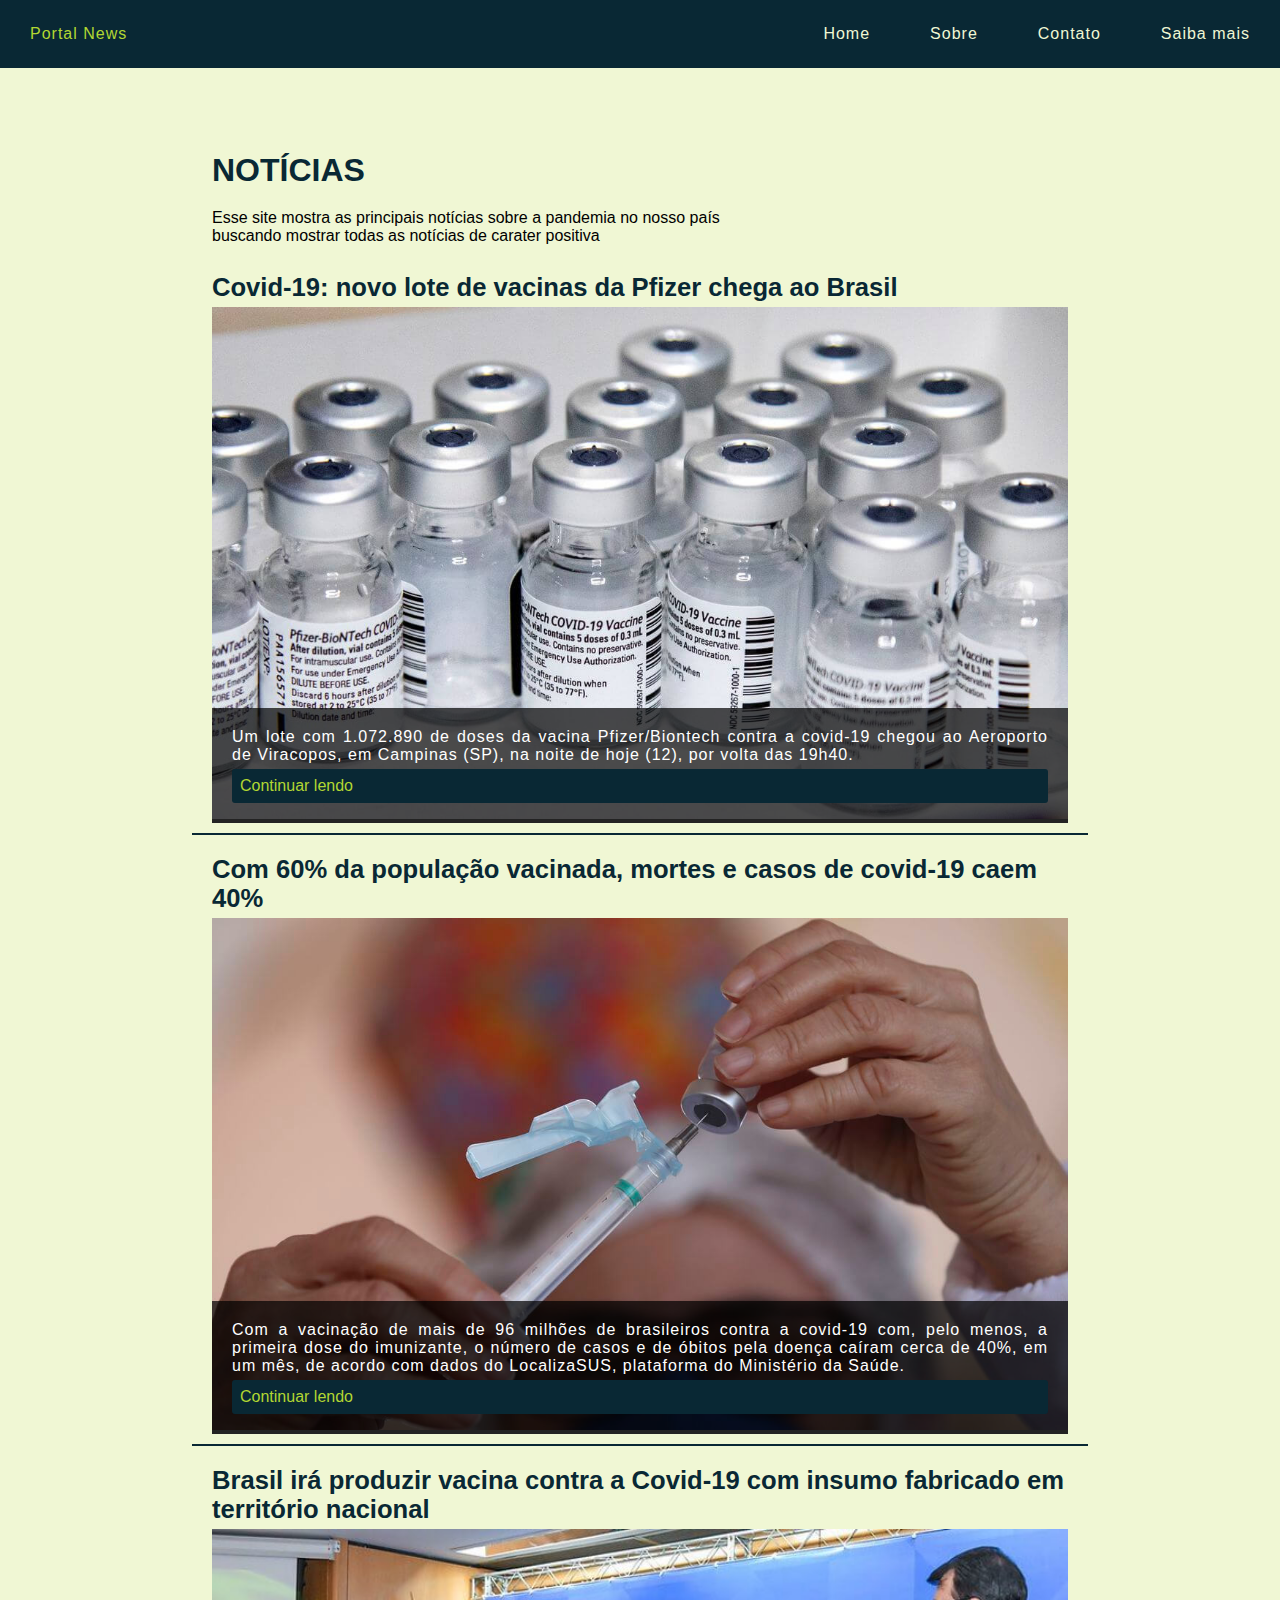
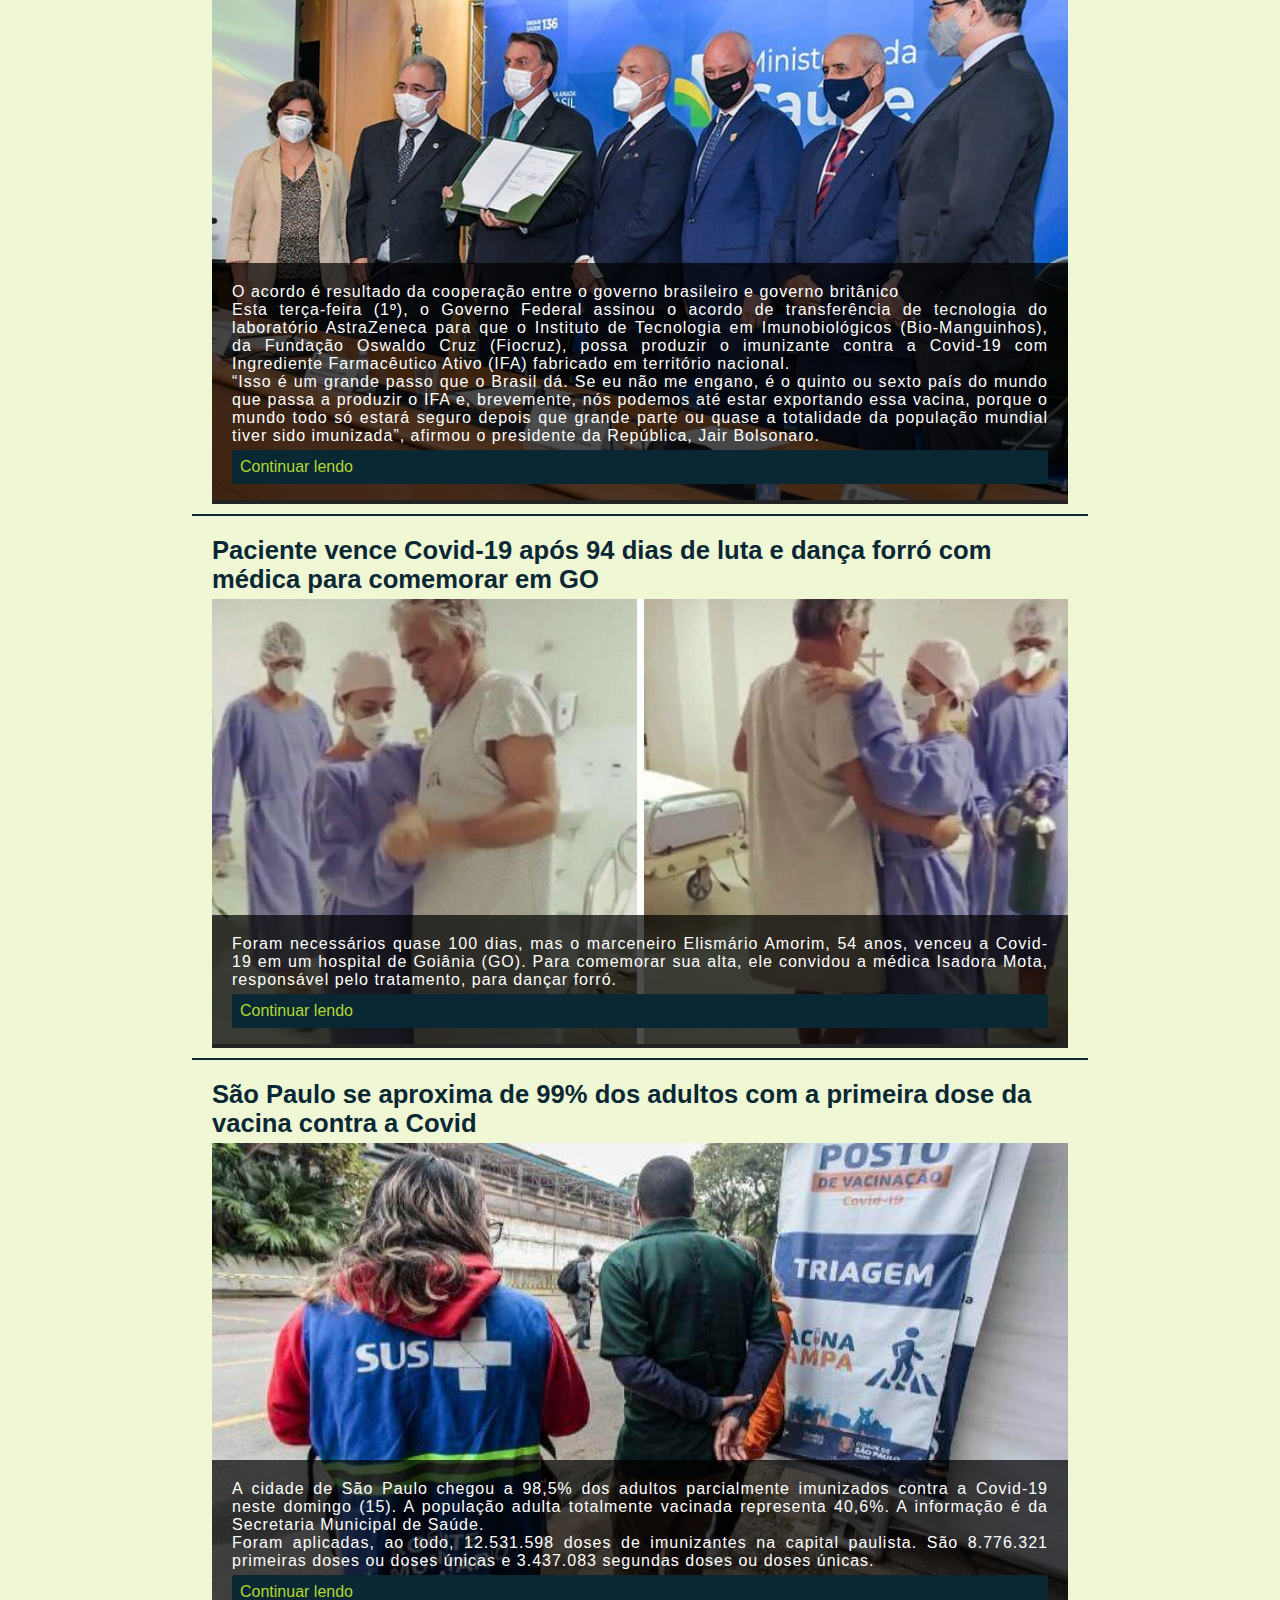
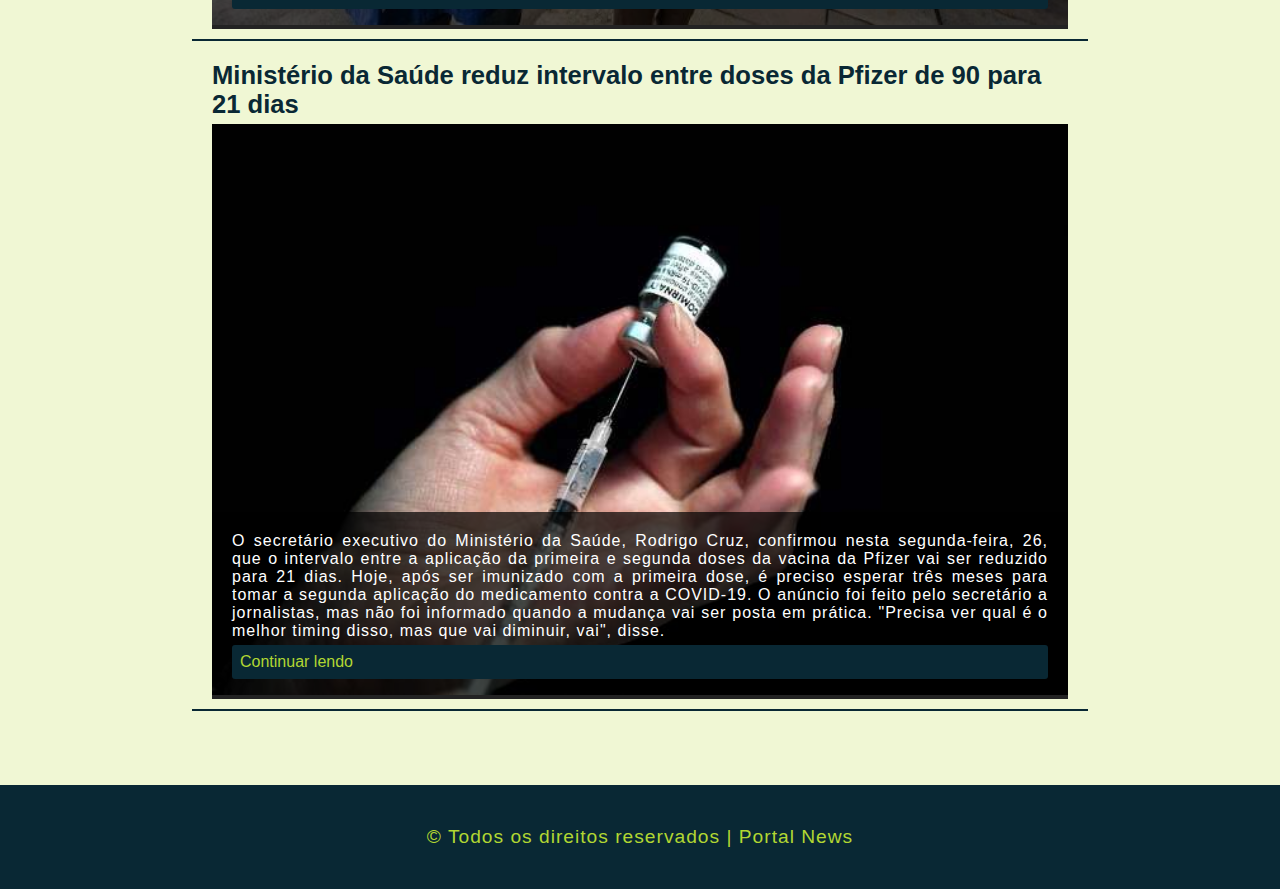
==== index.html @ 523551c7 "adicionei a descrição do atributo alt" ====
<!DOCTYPE html>
<html lang="pt-BR">

<head>
    <meta charset="UTF-8">
    <title>Página inicial - Portal News</title>
    <link rel="apple-touch-icon" sizes="57x57" href="./assets/img/apple-icon-57x57.png">
    <link rel="icon" type="image/png" sizes="192x192" href="./assets/img/android-icon-192x192.png">
    <link rel="icon" type="image/png" sizes="32x32" href="./assets/img/favicon-96x96.png">
    <link rel="stylesheet" href="assets/css/estilo.css">
    <script src="assets/js/expandirNoticia.js"></script>
    <script src="assets/js/fecharNoticia.js"></script>
</head>

<body>
    <!-- navbar -->
    <header>
        <nav class="navbar" id="navbar">
            <a href="index.html" class="margin-right nav-item logo">Portal News</a>
            <a href="index.html" class="nav-item">Home</a>
            <a href="sobre.html" class="nav-item">Sobre</a>
            <a href="contato.html" class="nav-item">Contato</a>
            <a href="saibamais.html" class="nav-item">Saiba mais</a>
            <a href="javascript:void(0);" onclick="toggleSide();" class="sideicon">
                <span>&#9776;</span>
            </a>
            <!-- sidepanel -->
            <div class="sidepanel" id="sidePanel">
                <a href="javascript:void(0);" onclick="closeSide();" class="closebtn">
                    <span>&#9776;</span>
                </a>
                <a href="javascript:void(0)" class="closebtn" onclick="closeSide()"><span>&#9776;</span></a>
                <a href="index.html" class="side-item">Home</a>
                <a href="sobre.html" class="side-item">Sobre</a>
                <a href="contato.html" class="side-item">Contato</a>
                <a href="saibamais.html" class="side-item">Saiba mais</a>
            </div>
            <!-- fim sidepanel -->
        </nav>
    </header>
    <!-- fim navbar -->
    <!-- main -->
    <main class="container">
        <!-- noticias-->
        <article class="noticias">
            <div class="row">
                <div class="col-12">
                    <header id="header-news-main">
                        <h1>Notícias</h1>
                        <p>Esse site mostra as principais notícias sobre a pandemia no nosso país</p>
                        <p>buscando mostrar todas as notícias de carater positiva</p><br>
                    </header>
                </div>
            </div>
            <!-- noticia 1-->
            <div class="row">
                <div class="col-12">
                    <article class="noticia1">
                        <h2>Covid-19: novo lote de vacinas da Pfizer chega ao Brasil</h2>
                        <div class="box-text-img">
                            <img src="assets/img/noticia1.jpg" class="news-img-responsive"
                                alt="imagem mostra varios frascos de  pfizer contra a covid, os frascos estão em cima de um balcão branco.">
                            <div class="text-img-news">
                                <p>Um lote com 1.072.890 de doses da vacina Pfizer/Biontech contra a covid-19 chegou
                                    ao
                                    Aeroporto de
                                    Viracopos, em Campinas (SP), na noite de hoje (12), por volta das 19h40.</p>
                                <a href="#" class="links" id="link1" onclick="mostrarNoticia1()">Continuar
                                    lendo</a>
                            </div>
                        </div>
                        <div id="corpoNoticia1">
                            <p>Além dessa remessa, mais 3,2 milhões de doses do imunizante da farmacêutica foram
                                entregues
                                nesta
                                semana, entre domingo (8) e ontem (11), ao Ministério da Saúde. Segundo a pasta, as
                                novas
                                doses
                                serão distribuídas nos próximos dias para todo o país depois de reunião para
                                alinhamento da
                                estratégia de distribuição entre União, estados e municípios.</p>
                            <p>Com este lote, a Pfizer entregou um total de 40,4 milhões de doses ao governo
                                brasileiro.
                                Faltam
                                7,5 milhões, das 17,6 milhões de doses previstas para entrega entre os dias 3 e 22
                                de
                                agosto.
                            </p>
                            <p>Entre o final de agosto e setembro, há a previsão da chegada de quase 52,4 milhões de
                                doses –
                                que
                                fazem parte do primeiro acordo firmado no dia 19 de março e que contempla a
                                disponibilização
                                de
                                100 milhões de vacinas até o final do terceiro trimestre de 2021.</p>
                            <p>O segundo contrato, assinado em 14 de maio, prevê a entrega de mais 100 milhões de
                                doses
                                entre
                                outubro e dezembro. Ao longo do ano, a farmacêutica fornecerá um total de 200
                                milhões de
                                doses
                                de vacina ao Brasil.</p>
                            <a href="#" class="links" id="fechar1" onclick="fechar1()">Fechar notícia</a>
                        </div>
                    </article>
                    <hr>
                </div>
            </div>
            <!-- fim noticia 1-->
            <!-- noticia 2-->
            <div class="row">
                <div class="col-12">
                    <article class="noticia2">
                        <h2>Com 60% da população vacinada, mortes e casos de covid-19 caem 40%</h2>
                        <div class="box-text-img">
                            <img src="assets/img/noticia2.jpg"
                                alt="imagem mostra uma enfermeira retirando a vacina com a seringa do frasco, o rosto esta desfocado, focando apenas nas mãos, a seringa e o frasco."
                                class="news-img-responsive">
                            <div class="text-img-news">
                                <p>Com a vacinação de mais de 96 milhões de brasileiros contra a covid-19 com, pelo
                                    menos, a
                                    primeira
                                    dose do imunizante, o número de casos e de óbitos pela doença caíram cerca de
                                    40%, em um mês, de
                                    acordo com dados do LocalizaSUS, plataforma do Ministério da Saúde.</p>
                                <a href="#" class="links" id="link2" onclick="mostrarNoticia2()">Continuar
                                    lendo</a>
                            </div>
                        </div>
                        <div id="corpoNoticia2">
                            <p>Os números consideram a média móvel de casos e mortes de 25 de junho a 25 de julho
                                deste ano.
                                No
                                caso das mortes, a queda é de 42%: passou de uma média móvel de 1,92 mil para 1,17
                                mil, no
                                período. O número de casos caiu para 42,77 mil na média móvel de domingo (25), o que
                                representa
                                redução de 40% em relação ao dia 25 de junho, segundo o Ministério da Saúde.</p>
                            <p>O Brasil ultrapassou a marca de 60% da população vacinada com, pelo menos, uma dose
                                de vacina
                                contra a covid-19. Nessa situação já são mais de 96,3 milhões de brasileiros, dos
                                160
                                milhões
                                com mais de 18 anos. Apesar da boa marca de primeira dose, segundo dados do
                                vacinômetro do
                                Ministério da Saúde, o número de pessoas com ciclo de imunização completo, ou seja,
                                que
                                tomaram
                                duas doses da vacina ou a dose única é de 37,9 milhões de pessoas. Para que as
                                vacinas sejam
                                de
                                fato eficazes, as autoridades de saúde alertam que é necessário que as pessoas tomem
                                as duas
                                doses. "A medida reforça o sistema imunológico e reduz as chances de infecção grave,
                                gravíssima
                                e, principalmente, óbitos em decorrência da covid-19", destaca o Ministério.</p>
                            <a href="#" class="links" id="fechar2" onclick="fechar2()">Fechar</a>
                        </div>
                    </article>
                    <hr>
                </div>
            </div>
            <!-- fim noticia 2-->
            <!-- noticia 3-->
            <div class="row">
                <div class="col-12">
                    <article class="noticia3">
                        <h2>Brasil irá produzir vacina contra a Covid-19 com insumo fabricado em território nacional
                        </h2>
                        <div class="box-text-img">
                            <img src="assets/img/noticia3.jpeg"
                                alt="imagem mostra presidente bolsonaro com mais 6 pessoas, na mão do presidente mostra folhas ,todos usam mascára, atrás deles tem um banner do ministerio da saúde."
                                class="news-img-responsive">
                            <div class="text-img-news">
                                <p>O acordo é resultado da cooperação entre o governo brasileiro e governo britânico
                                </p>
                                <p>Esta terça-feira (1º), o Governo Federal assinou o acordo de transferência de
                                    tecnologia do
                                    laboratório AstraZeneca para que o Instituto de Tecnologia em Imunobiológicos
                                    (Bio-Manguinhos),
                                    da Fundação Oswaldo Cruz (Fiocruz), possa produzir o imunizante contra a
                                    Covid-19 com
                                    Ingrediente Farmacêutico Ativo (IFA) fabricado em território nacional.</p>
                                <p>“Isso é um grande passo que o Brasil dá. Se eu não me engano, é o quinto ou sexto
                                    país do mundo
                                    que passa a produzir o IFA e, brevemente, nós podemos até estar exportando essa
                                    vacina, porque o
                                    mundo todo só estará seguro depois que grande parte ou quase a totalidade da
                                    população mundial
                                    tiver sido imunizada”, afirmou o presidente da República, Jair Bolsonaro.</p>
                                <a href="#" class="links" id="link3" onclick="mostrarNoticia3()">Continuar
                                    lendo</a>
                            </div>
                        </div>
                        <div id="corpoNoticia3">
                            <p>As instalações do laboratório receberam as Condições Técnico-Operacionais (CTO),
                                concedidas
                                pela Agência Nacional de Vigilância em Saúde (Anvisa), bem como o certificado de
                                Boas
                                Práticas de Fabricação (CBPF) para a produção do IFA. A transferência de tecnologia
                                com essa
                                complexidade costuma levar de cinco a dez anos. A pandemia, entretanto, exigiu que o
                                acordo
                                ocorresse em tempo recorde, inferior a um ano.</p>
                            <p>A Fiocruz passará a produzir o insumo em suas instalações, sem depender de produtos
                                vindos do
                                exterior, como o IFA oriundo da China ou doses prontas compradas da Índia. A
                                expectativa é
                                que as primeiras doses 100% nacionais sejam entregues em outubro. As instalações têm
                                a
                                capacidade inicial de produção de IFA para cerca de 15 milhões de doses de vacinas.
                            </p>
                            <p>Confira o vídeo da matéria: </p>
                            <div class="box-video-news">
                                <iframe style="padding-top: 2%;" src="https://www.youtube.com/embed/RsmMQnvervQ"
                                    title="YouTube video player" frameborder="0"
                                    allow="accelerometer; autoplay; clipboard-write; encrypted-media; gyroscope; picture-in-picture"
                                    allowfullscreen class="iframe-responsive-news"></iframe>

                            </div>
                            <p>Fonte: Foto do canal Casa Civil da Presidência da República</p>
                            <p>Fonte: Casa Civil da Presidência da República</p>
                            <a href="#" class="links" id="fechar3" onclick="fechar3()">Fechar notícia</a>
                        </div>
                    </article>
                    <hr>
                </div>
            </div>
            <!-- fim noticia 3-->
            <!-- noticia 4-->
            <div class="row">
                <div class="col-12">
                    <article class="noticia4">
                        <h2>Paciente vence Covid-19 após 94 dias de luta e dança forró com médica para comemorar em
                            GO</h2>
                        <div class="box-text-img">
                            <img src="assets/img/noticia4.jpg" alt="Paciente vence Covid-19 após 94 dias de luta e dança forró com médica para comemorar em
                                GO" class="news-img-responsive">
                            <div class="text-img-news">
                                <p>Foram necessários quase 100 dias, mas o marceneiro Elismário Amorim, 54 anos,
                                    venceu
                                    a Covid-19
                                    em um hospital de Goiânia (GO). Para comemorar sua alta, ele convidou a médica
                                    Isadora Mota,
                                    responsável pelo tratamento, para dançar forró.</p>
                                <a href="#" class="links" id="link4" onclick="mostrarNoticia4()">Continuar
                                    lendo</a>
                            </div>
                        </div>
                        <div id="corpoNoticia4">
                            <p>Semanas antes, no estágio mais avançado e crítico da doença, Elismário chegou
                                a
                                ter 99% dos
                                pulmões comprometidos.</p>
                            <p>“O afeto faz parte da cura, faz parte da relação humana e também dessa
                                relação
                                entre
                                profissional de saúde e paciente. O momento da dança com o Elismário foi
                                algo
                                extremamente
                                gratificante e motiva a gente a continuar cuidando dos pacientes com muito
                                zelo
                                e amor”,
                                disse a médica Isadora Mota.</p>
                            <p>“Eu passei por um dos momentos mais difíceis da minha vida, onde 99% do meu
                                pulmão foi
                                comprometido. Quero agradecer à doutora Isadora, minha família e a todos que
                                se
                                empenharam
                                no hospital para me ajudar com muito carinho e dedicação”, disse.</p>
                            <a href="#" class="links" id="fechar4" onclick="fechar4()">Fechar notícia</a>
                        </div>
                    </article>
                    <hr>
                </div>
            </div>
            <!-- fim noticia 4-->
            <!-- noticia 5-->
            <div class="row">
                <div class="col-12">
                    <article class="noticia5">
                        <h2>São Paulo se aproxima de 99% dos adultos com a primeira dose da vacina contra a Covid
                        </h2>
                        <div class="box-text-img">
                            <img src="assets/img/noticia5.jpg"
                                alt="São Paulo se aproxima de 99% dos adultos com a primeira dose da vacina contra a Covid"
                                class="news-img-responsive">
                            <div class="text-img-news">
                                <p>A cidade de São Paulo chegou a 98,5% dos adultos parcialmente imunizados contra a
                                    Covid-19 neste
                                    domingo (15). A população adulta totalmente vacinada representa 40,6%. A
                                    informação é da
                                    Secretaria Municipal de Saúde.</p>
                                <p>Foram aplicadas, ao todo, 12.531.598 doses de imunizantes na capital paulista.
                                    São 8.776.321
                                    primeiras doses ou doses únicas e 3.437.083 segundas doses ou doses únicas.</p>
                                <a href="#" class="links" id="link5" onclick="mostrarNoticia5()">Continuar
                                    lendo</a>
                            </div>
                        </div>
                        <div id="corpoNoticia5">
                            <p>O número foi alcançado após a Virada da Vacina, evento organizado pela Prefeitura de
                                São
                                Paulo, que imunizou jovens de 18 a 21 anos em uma maratona de 34 horas de serviço.
                            </p>
                            <p>Das 7 horas de sábado (14) até as 17 horas desde domingo (15), foram aplicadas
                                471.431 doses
                                de imunizantes contra o coronavírus. Outras 32 mil doses ainda não foram
                                contabilizadas, e
                                só devem constar no sistema nesta segunda-feira (16).</p>
                            <p>Confira o vídeo da matéria: </p>
                            <div class="box-video-news">
                                <iframe style="padding-top: 2%;" src="https://www.youtube.com/embed/NyzHn3EcE_k"
                                    title="YouTube video player" frameborder="0"
                                    allow="accelerometer; autoplay; clipboard-write; encrypted-media; gyroscope; picture-in-picture"
                                    allowfullscreen class="iframe-responsive-news"></iframe>

                            </div>
                            <p>Fonte: portalbonde</p>
                            <p>Fonte: CNN Brasil</p>
                            <a href="#" class="links" id="fechar5" onclick="fechar5()">Fechar notícia</a>
                        </div>
                    </article>
                    <hr>
                </div>
            </div>
            <!-- fim noticia 5-->
            <!-- noticia 6-->
            <div class="row">
                <div class="col-12">
                    <article class="noticia6">
                        <h2>Ministério da Saúde reduz intervalo entre doses da Pfizer de 90 para 21 dias</h2>
                        <div class="box-text-img">
                            <img src="assets/img/noticia6.jpg"
                                alt="Ministério da Saúde reduz intervalo entre doses da Pfizer de 90 para 21 dias"
                                class="news-img-responsive">
                            <div class="text-img-news">
                                <p>O secretário executivo do Ministério da Saúde, Rodrigo Cruz, confirmou nesta
                                    segunda-feira, 26,
                                    que o intervalo entre a aplicação da primeira e segunda doses da vacina da
                                    Pfizer vai ser
                                    reduzido para 21 dias. Hoje, após ser imunizado com a primeira dose, é preciso
                                    esperar três
                                    meses para tomar a segunda aplicação do medicamento contra a COVID-19. O anúncio
                                    foi feito pelo
                                    secretário a jornalistas, mas não foi informado quando a mudança vai ser posta
                                    em prática.
                                    "Precisa ver qual é o melhor timing disso, mas que vai diminuir, vai", disse.
                                </p>
                                <a href="#" class="links" id="link6" onclick="mostrarNoticia6()">Continuar
                                    lendo</a>
                            </div>
                        </div>
                        <div id="corpoNoticia6">
                            <p>Apesar de dar como certa a redução do intervalo, Cruz afirmou que vai aguardar para
                                saber
                                quantas doses o Brasil receberá da vacina em agosto. "Vamos conversar com o
                                laboratório para
                                ver qual o cenário do próximo mês de entrega das doses. Além da questão da epidemia,
                                precisamos verificar o cenário de abastecimento", declarou.</p>
                            <p>"A gente está só vendo com Conass (Conselho de Secretários Estaduais de Saúde) e
                                Conasems
                                (Conselho de Secretários Municipais de Saúde), na tripartite, para gente ver qual é
                                a melhor
                                data para diminuir o prazo de 3 meses para 21 dias. Então, encurtando o prazo
                                ficando o
                                mínimo pontuado pela Pfizer", falou o secretário-executivo.</p>
                            <a href="#" class="links" id="fechar6" onclick="fechar6()">Fechar notícia</a>
                        </div>
                    </article>
                    <hr>
                </div>
            </div>
            <!-- fim noticia 6-->
        </article>
        <!-- noticias -->
    </main>
    <!-- fim main -->
    <footer>
        <div class="row">
            <div class="col-12">
                <p>&copy; Todos os direitos reservados | Portal News</p>
            </div>
        </div>
    </footer>
    <script src="./assets/js/app.js"></script>
</body>

</html>
---- assets/css/estilo.css ----
/** portal-news stylesheet **/
*{
    box-sizing: border-box;
    margin: 0;
    padding: 0;
    font-size: 16px;
    font-family: 'Trebuchet MS', 'Lucida Sans Unicode', 'Lucida Grande', 'Lucida Sans', Arial, sans-serif;
}
.container {
    position: relative;
    overflow: hidden;
    width: 100%;
    height: auto;
    background-color: #F0F7D4;
    padding: 5% 15%;
}
.row::after {
    content: "";
    clear: both;
    display: table;
}
.col-12 {
    width: 100%;
}
.col-9 {
    width: 75%;
}
.col-4 {
    width: 33.33%;
    float: left;
}
.col-6 {
    width: 50%;
    float: left;
}
.navbar {
    width: 100%;
    display: flex;
    flex-direction: row;
    align-items: center;
    background-color: #092834;
    letter-spacing: 1px;
    border-style: none;
}
.navbar .margin-right {
    margin-right: auto;
}
.navbar .nav-item,
.navbar .nav-item:visited,
.navbar .nav-item:focus {
    color: #F0F7D4;
    text-decoration: none;
    padding: 25px 30px;
    font-weight: 500;
}
.navbar .nav-item.logo:hover,
.navbar .nav-item:hover,
.navbar .nav-item:focus {
    color: #B2D732;
}
.sidepanel {
    height: 100vh; 
    position: fixed; 
    z-index: 1; 
    top: 0;
    left: -460px;
    border:1px solid #092834;
    background-color: #092834;
    overflow: hidden; 
    padding-top: 60px; 
    transition: 0.6s ease;
}
.sidepanel .side-item {
    display: block;
    -webkit-transition: 0.6s ease;
    -moz-transition: 0.6s ease;
    -o-transition: 0.6s ease;
    transition: 0.6s ease;
    text-decoration: none;
    color: #f1f1f1;
    font-size: 15px;
    letter-spacing: 1px;
    padding: 5px 40px 5px 30px;
    line-height: 30px;
    position: relative;
}
.sidepanel .side-item:hover {
    color: #b2d732;
}
.sidepanel .closebtn {
    position: absolute;
    text-decoration: none;
    top: 0;
    right: 25px;
    font-size: 36px;
    color: #b2d732;
}
.content {
    width: 100%;
    height: auto;
}
/** Home **/
.noticias #header-news-main h1 {
    text-transform: uppercase;
    font-size: 2rem;
    font-weight: 900;
    color: #092834;
    margin: 20px;
}
.noticias #header-news-main p {
    margin: 0 20px;
    font-size: 1rem;
}
.noticia1 h2,
.noticia2 h2,
.noticia3 h2,
.noticia4 h2,
.noticia5 h2,
.noticia6 h2 {
    margin: 10px 20px 5px 20px;
    font-size: 1.6rem;
    color: #092834;
}
.noticias .noticia1 .box-text-img,
.noticias .noticia2 .box-text-img,
.noticias .noticia3 .box-text-img,
.noticias .noticia4 .box-text-img,
.noticias .noticia5 .box-text-img,
.noticias .noticia6 .box-text-img {
    background-color: #777;
    margin: 0 20px;
    position: relative;
    width: auto;
}
.noticia1 .text-img-news,
.noticia2 .text-img-news,
.noticia3 .text-img-news,
.noticia4 .text-img-news,
.noticia5 .text-img-news,
.noticia6 .text-img-news {
    position: absolute;
    bottom: 0;
    padding: 20px;
    background-color: rgba(0, 0, 0, 0.7);
    width: 100%;
}
.text-img-news p {
    font-size: 1rem;
    color: #fff;
    text-align: justify;
    letter-spacing: 1px;
}
.box-text-img .news-img-responsive {
    width: 100%;
    height: auto;
}
.noticias .noticia1 .links,
.noticias .noticia2 .links,
.noticias .noticia3 .links,
.noticias .noticia4 .links,
.noticias .noticia5 .links,
.noticias .noticia6 .links  {
    background-color: rgb(9, 40, 52);
    border-style: none;
    border-radius: 3px;
    color: #b2d732;
    display: block;
    padding: 8px 8px; 
    cursor: pointer;
    margin-top: 5px;
    text-decoration: none;
}
#corpoNoticia1,
#corpoNoticia2,
#corpoNoticia3,
#corpoNoticia4,
#corpoNoticia5,
#corpoNoticia6 {
    display: none;
    margin: 10px 20px;
    border: 1px solid rgba(9, 40, 52, 0.2);
}
#corpoNoticia1 > p, 
#corpoNoticia2 > p,
#corpoNoticia3 > p,
#corpoNoticia4 > p,
#corpoNoticia5 > p,
#corpoNoticia6 > p {
    text-indent: 30px;
    text-align: justify;
    margin: 10px;
}
.box-video-news {
    position: relative;
    overflow: hidden;
    width: 100%;
    padding-top: 56.25%;
}
.iframe-responsive-news {
    position: absolute;
    top: 0;
    left: 0;
    right: 0;
    bottom: 0;
    width: 100%;
    height: 100%;
}
/** Contato **/
.boxform {
    display: flex;
    justify-content: center;
}
.contato-form {
    background-color: white;
    padding: 1rem;
    border-radius: 4px;
    box-shadow: 0 4px 8px rgba(0, 0, 0, 0.2);
    transition: 0.6s;
}
.contato-form:hover {
    box-shadow: 0 6px 20px rgba(0, 0, 0, 0.19);
}
.contato-form .title-contato {
    padding: 10px;
    text-align: center;
    margin-bottom: 12px;
    font-size: 1.8rem;
}
.title-contato, .label {
    color: #092834;
    font-weight: 300;
    font-size: 0.9rem;
}
.form-input, textarea {
    width: 100%;
    box-sizing: border-box;
    padding: 9px;
    border: 1px solid #ccc;
    border-radius: 4px;
    margin-top: 4px;
    margin-bottom: 12px;
    resize: vertical;
}
.btn-send {
    border: none;
    display: block;
    width: 100%;
    background-color: #092834;
    padding: 12px;
    margin: 10px 0;
    border-radius: 4px;
    font-size: 0.9rem;
    font-weight: 300;
    letter-spacing: 1px;
    color: white;
    text-align: center;
    cursor: pointer;
}
.btn-send:hover {
    color: #B2D732;
    background-color: #0B2F3D;
}
.navbar .sideicon {
    display: none;
    color: #F0F7D4;
    text-decoration: none;
    padding: 20px 30px;
    font-weight: 500;
}
/** Sobre **/
.title-sobre h1 {
    font-size: 1.8rem;
    color: #0B2F3D;
    margin: 20px 0;
    text-align: left;
}
.title-sobre p {
    margin: 20px 0;
    text-align: left;
    letter-spacing: 1px;
    font-size: 1rem;
}
.container-sobre {
    display: flex;
    flex-direction: row;
}
.card-sobre {
    margin: 5px;
    box-shadow: 0 4px 8px 0 rgba(0, 0, 0, 0.2);
    background-color: white;
    border: 1px solid #f1f1f1;
    transition: 0.3s;
}
.card-sobre:hover {
    box-shadow: 0 8px 16px 0 rgba(0, 0, 0, 0.2);
}
.resposive-img-sobre {
    width: 100%;
    height: auto;
}
.box-img-sobre {
    margin: 0 8px;
}
.box-img-sobre > p {
    text-align: justify;
    margin: 10px 0;
}
.box-img-sobre > h2 {
    color: #0B2F3D;
    font-size: 1.5rem;
    margin: 5px 0;
}
.box-img-sobre .btn-sobre,
.box-img-sobre .btn-sobre:focus {
    text-decoration: none;
    text-align: center;
    padding: 10px;
    background-color: #0a66c2;
    color: #f1f1f1;
    display: block;
    letter-spacing: 1px;
    width: 100%;
    
}
.box-img-sobre .btn-sobre:hover{
    background-color: #0959aa;
    transition: 0.6s ease;
    color: white;
}
/** Saiba mais **/
.header-saibamais h1 {
    font-size: 1.8rem;
    font-weight: 900;
    color: #092834;
    margin: 0 0 20px 0;
}
.header-saibamais p {
   font-size: 1rem;
}
.boxtable {
  background-color: white;
}
#tableSaibaMais {
    overflow-x: auto;
}
table {
    margin-top: 20px;
    border-collapse: collapse;
    width: 100%;
}
td, th {
    border: 1px solid #0B2F3D;
    text-align: left;
    padding: 8px;
}
tr:nth-child(even) {background-color: #B2D732;}
table td a,
table td a:visited, 
table td a:focus {text-decoration: none; color: blue;}
table td a:hover {text-decoration: underline;}
th {background-color: #092834; color:#b2d732;}
hr {
    margin-top: 10px;
    margin-bottom: 10px;
    border: 1px solid #092834;
}
footer {
    display: flex;
    flex-direction: row;
    justify-content: center;
    align-items: center;
    border:1px solid #092834;
    background-color: #092834;
    width: 100%;
    padding: 20px;
}
footer p {
    font-size: 1.2rem;
    padding: 10px;
    margin: 10px;
    color: #b2d732;
    letter-spacing: 1px;
}

/** html responsive **/
/** navbar e sidepanel **/
@media screen and (max-width: 768px) {
    .navbar .nav-item:not(.margin-right.nav-item.logo) {
        display: none;
    }
    .navbar .sideicon {
        display: block;
        position: absolute;
        right: 0;
    }
    .navbar .sideicon:hover {
        color: #B2D732;
    }  
}
/** footer **/
@media screen and (max-width: 575px) {
    footer p {
        font-size: 1rem;
        padding: 8px;
        margin: 8px;
    }
}
/** Home **/
@media screen and (max-width: 992px) {
    .noticia1 .text-img-news, 
    .noticia2 .text-img-news, 
    .noticia3 .text-img-news, 
    .noticia4 .text-img-news, 
    .noticia5 .text-img-news, 
    .noticia6 .text-img-news {padding: 8px;}
    .text-img-news p {font-size: 0.9rem;}
}
@media screen and (max-width:600px){
    .text-img-news p {font-size: 0.8rem;}
    .noticia1 h2, .noticia2 h2, .noticia3 h2, 
    .noticia4 h2, .noticia5 h2, .noticia6 h2 {font-size: 1.5rem;}
}

/** Sobre nós **/
@media screen and (max-width: 992px) {
    .container {padding: 5% 10%;}
}
@media screen and (max-width: 768px) {
    .container {padding: 5% 7%;}
}
@media screen and (max-width: 700px) {
    .col-6 {width: 100%}
}
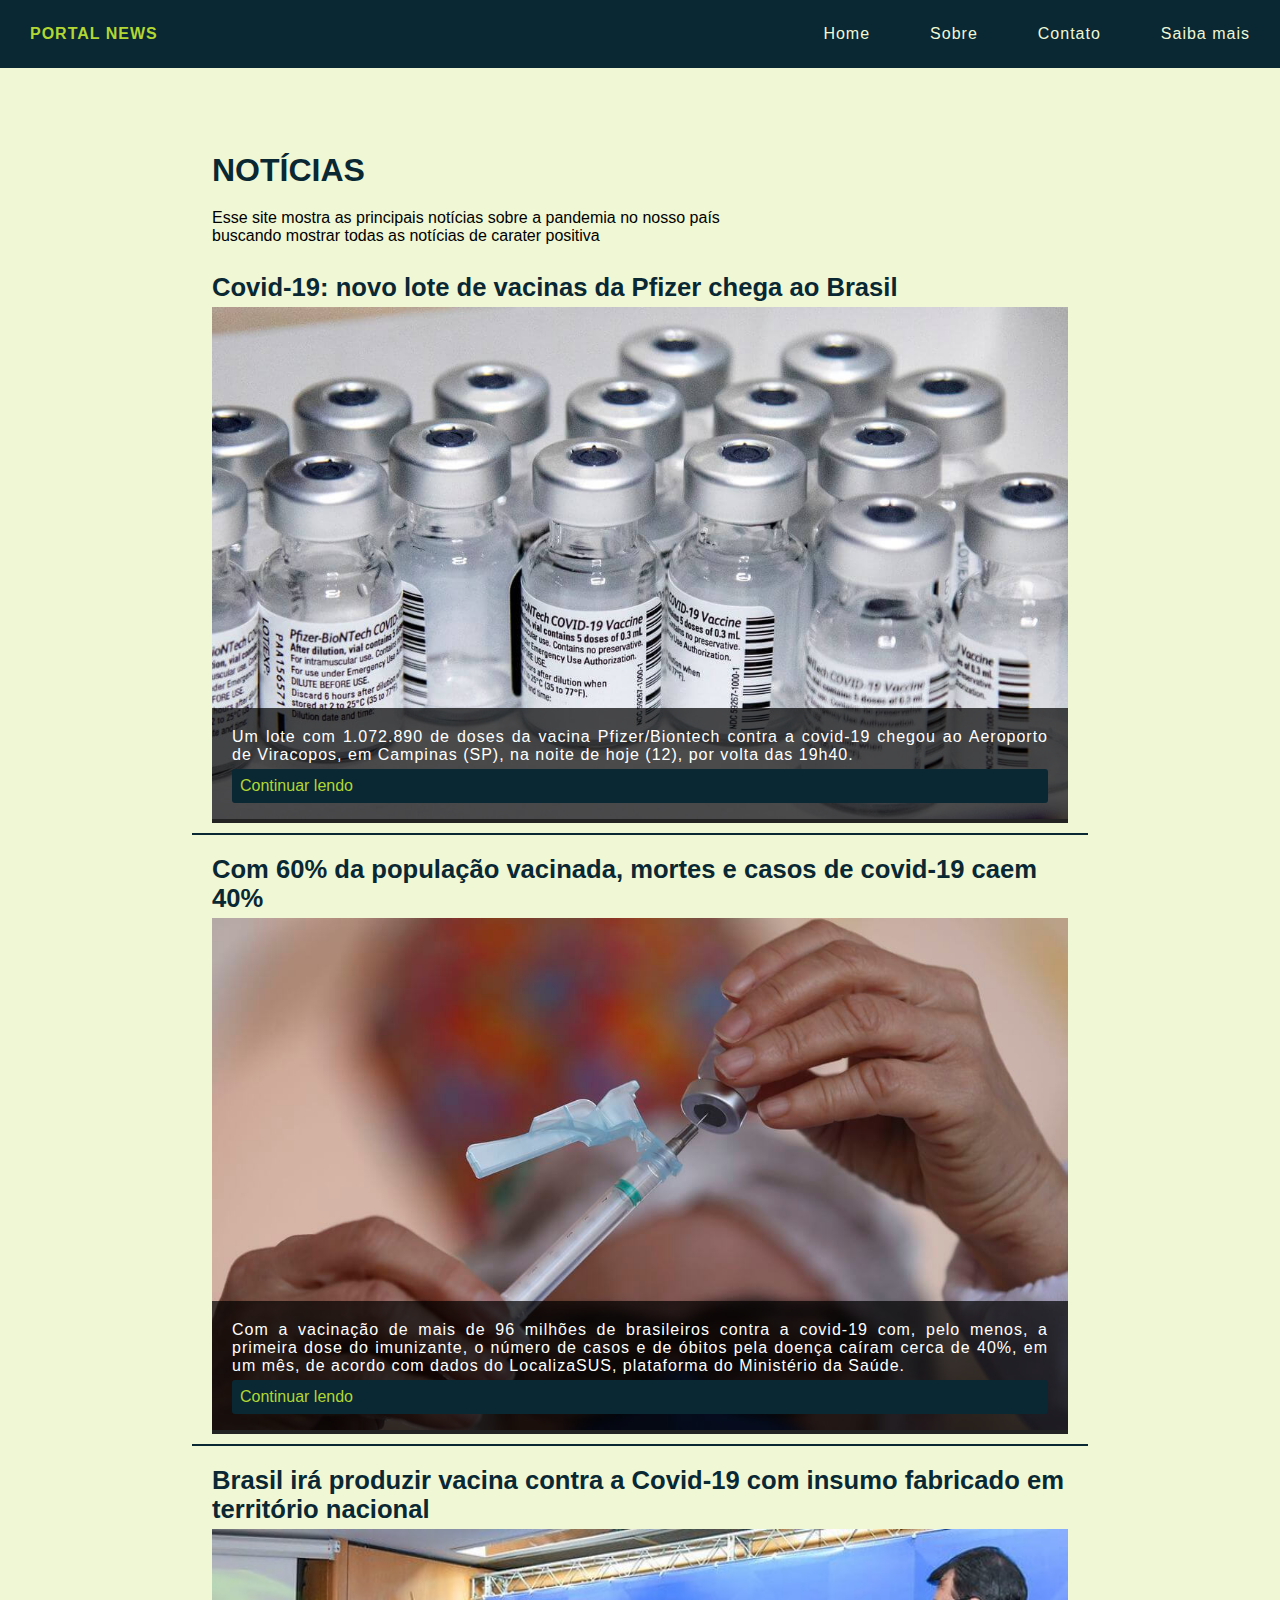
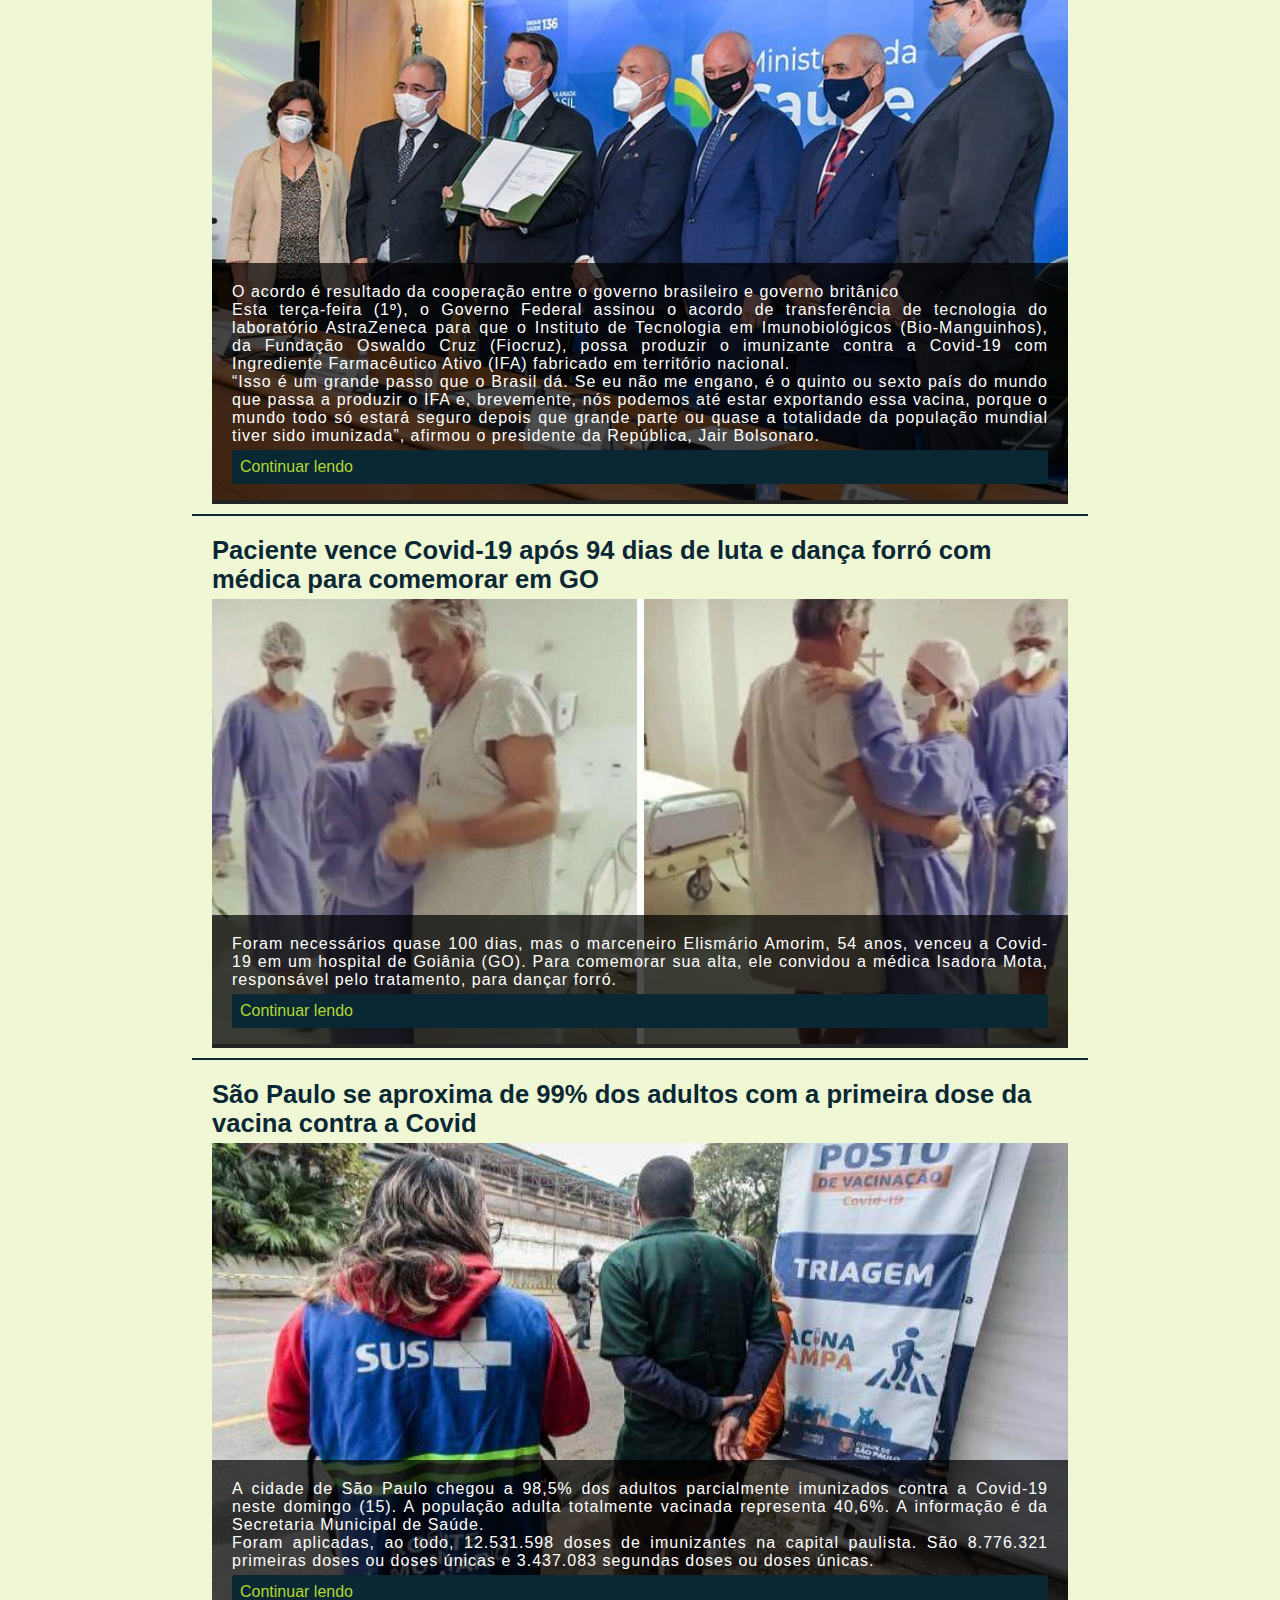
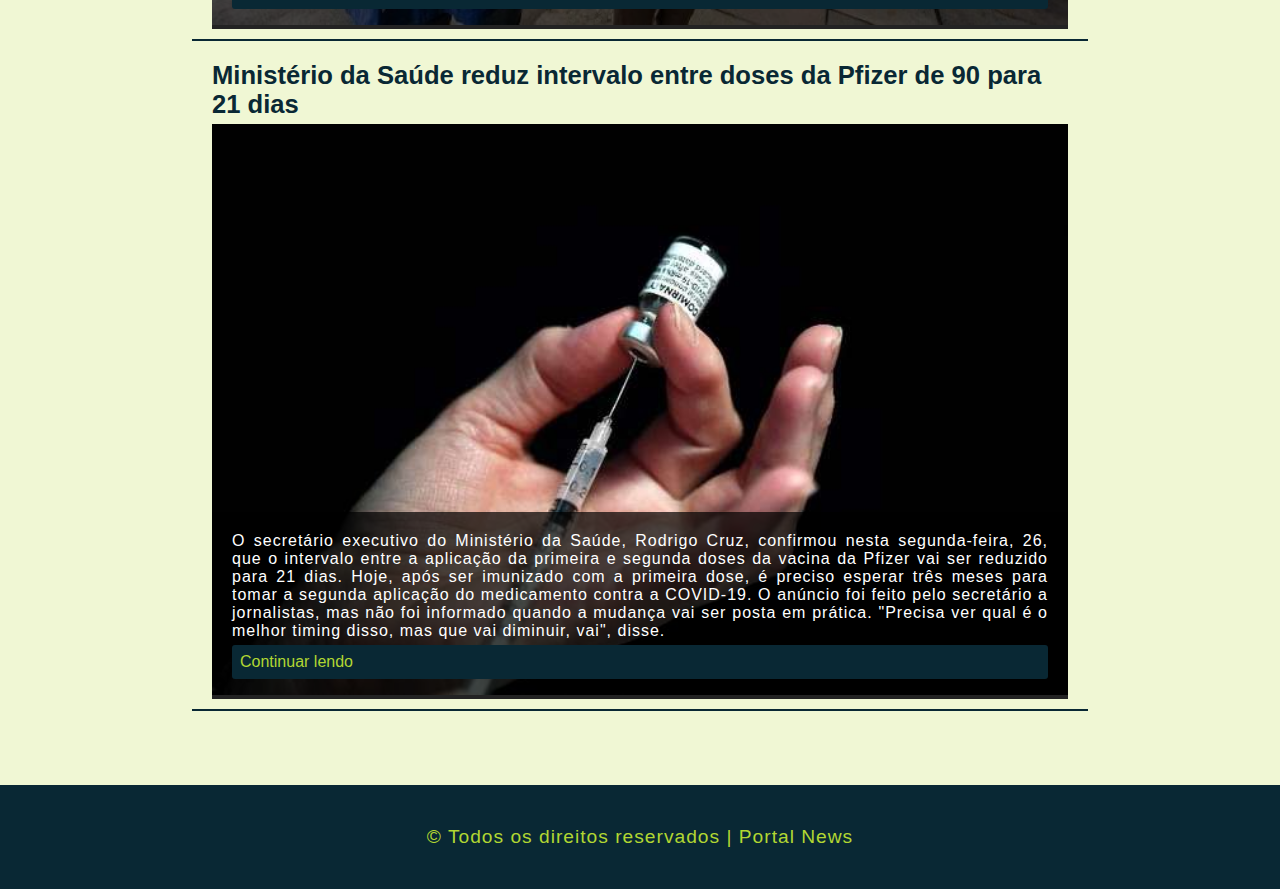
==== commit 85c2c8b2: "Realizei alterações no tamanho da foto raphael.jpg, no arquivo app.js. Removi o menu lateral (oculto" ====
--- a/index.html
+++ b/index.html
@@ -21,21 +21,9 @@
             <a href="sobre.html" class="nav-item">Sobre</a>
             <a href="contato.html" class="nav-item">Contato</a>
             <a href="saibamais.html" class="nav-item">Saiba mais</a>
-            <a href="javascript:void(0);" onclick="toggleSide();" class="sideicon">
+            <a href="javascript:void(0);" onclick="toggleMenu();" class="sideicon">
                 <span>&#9776;</span>
             </a>
-            <!-- sidepanel -->
-            <div class="sidepanel" id="sidePanel">
-                <a href="javascript:void(0);" onclick="closeSide();" class="closebtn">
-                    <span>&#9776;</span>
-                </a>
-                <a href="javascript:void(0)" class="closebtn" onclick="closeSide()"><span>&#9776;</span></a>
-                <a href="index.html" class="side-item">Home</a>
-                <a href="sobre.html" class="side-item">Sobre</a>
-                <a href="contato.html" class="side-item">Contato</a>
-                <a href="saibamais.html" class="side-item">Saiba mais</a>
-            </div>
-            <!-- fim sidepanel -->
         </nav>
     </header>
     <!-- fim navbar -->
@@ -234,8 +222,9 @@
                         <h2>Paciente vence Covid-19 após 94 dias de luta e dança forró com médica para comemorar em
                             GO</h2>
                         <div class="box-text-img">
-                            <img src="assets/img/noticia4.jpg" alt="Paciente vence Covid-19 após 94 dias de luta e dança forró com médica para comemorar em
-                                GO" class="news-img-responsive">
+                            <img src="assets/img/noticia4.jpg"
+							alt="imagem mostra a médica dançando com o paciente dentro do quarto do hospital, atras deles mostra outro profissional da saúdes segurando o cilindro de oxigênio."
+							class="news-img-responsive">
                             <div class="text-img-news">
                                 <p>Foram necessários quase 100 dias, mas o marceneiro Elismário Amorim, 54 anos,
                                     venceu
@@ -283,7 +272,7 @@
                         </h2>
                         <div class="box-text-img">
                             <img src="assets/img/noticia5.jpg"
-                                alt="São Paulo se aproxima de 99% dos adultos com a primeira dose da vacina contra a Covid"
+                                alt="imagem mostra algumas pessoas proximas a um banner do posto de vacinação, uma delas utiliza um colete de agente comunitário de saude."
                                 class="news-img-responsive">
                             <div class="text-img-news">
                                 <p>A cidade de São Paulo chegou a 98,5% dos adultos parcialmente imunizados contra a
@@ -332,7 +321,7 @@
                         <h2>Ministério da Saúde reduz intervalo entre doses da Pfizer de 90 para 21 dias</h2>
                         <div class="box-text-img">
                             <img src="assets/img/noticia6.jpg"
-                                alt="Ministério da Saúde reduz intervalo entre doses da Pfizer de 90 para 21 dias"
+                                alt="imagem com fundo preto, nela mostra uma mão retirando a vacina com a seringa do frasco."
                                 class="news-img-responsive">
                             <div class="text-img-news">
                                 <p>O secretário executivo do Ministério da Saúde, Rodrigo Cruz, confirmou nesta
--- a/assets/css/estilo.css
+++ b/assets/css/estilo.css
@@ -58,42 +58,9 @@
 .navbar .nav-item:focus {
     color: #B2D732;
 }
-.sidepanel {
-    height: 100vh; 
-    position: fixed; 
-    z-index: 1; 
-    top: 0;
-    left: -460px;
-    border:1px solid #092834;
-    background-color: #092834;
-    overflow: hidden; 
-    padding-top: 60px; 
-    transition: 0.6s ease;
-}
-.sidepanel .side-item {
-    display: block;
-    -webkit-transition: 0.6s ease;
-    -moz-transition: 0.6s ease;
-    -o-transition: 0.6s ease;
-    transition: 0.6s ease;
-    text-decoration: none;
-    color: #f1f1f1;
-    font-size: 15px;
-    letter-spacing: 1px;
-    padding: 5px 40px 5px 30px;
-    line-height: 30px;
-    position: relative;
-}
-.sidepanel .side-item:hover {
-    color: #b2d732;
-}
-.sidepanel .closebtn {
-    position: absolute;
-    text-decoration: none;
-    top: 0;
-    right: 25px;
-    font-size: 36px;
-    color: #b2d732;
+.navbar .nav-item.logo {
+    font-weight: 600;
+    text-transform: uppercase;
 }
 .content {
     width: 100%;
@@ -226,6 +193,15 @@
     margin-bottom: 12px;
     font-size: 1.8rem;
 }
+.contato-form .texto-contato {
+    text-align: left;
+    margin-bottom: 15px;
+}
+.contato-form .texto-contato p {
+    font-size: 0.9rem;
+    line-height: 19px;
+    color: #092834;
+}
 .title-contato, .label {
     color: #092834;
     font-weight: 300;
@@ -264,7 +240,7 @@
     display: none;
     color: #F0F7D4;
     text-decoration: none;
-    padding: 20px 30px;
+    padding: 25px 30px;
     font-weight: 500;
 }
 /** Sobre **/
@@ -320,12 +296,14 @@
     display: block;
     letter-spacing: 1px;
     width: 100%;
-    
 }
 .box-img-sobre .btn-sobre:hover{
     background-color: #0959aa;
     transition: 0.6s ease;
     color: white;
+}
+#listInfoSobre {
+    margin-left: 20px;
 }
 /** Saiba mais **/
 .header-saibamais h1 {
@@ -381,22 +359,28 @@
     color: #b2d732;
     letter-spacing: 1px;
 }
-
 /** html responsive **/
 /** navbar e sidepanel **/
 @media screen and (max-width: 768px) {
-    .navbar .nav-item:not(.margin-right.nav-item.logo) {
+    .navbar a:not(:first-child) {
         display: none;
     }
-    .navbar .sideicon {
+}
+@media screen and (max-width: 768px) {
+    .navbar.nav-block {flex-direction: column;}
+    .navbar a.sideicon {
         display: block;
         position: absolute;
         right: 0;
+        background-color:  #B2D732;
+        color: #092834;
     }
-    .navbar .sideicon:hover {
-        color: #B2D732;
-    }  
-}
+    .navbar.nav-block a {
+        float: none;
+        display: block;
+    }
+    .navbar span:hover {color: #fff;}
+} 
 /** footer **/
 @media screen and (max-width: 575px) {
     footer p {
@@ -420,7 +404,6 @@
     .noticia1 h2, .noticia2 h2, .noticia3 h2, 
     .noticia4 h2, .noticia5 h2, .noticia6 h2 {font-size: 1.5rem;}
 }
-
 /** Sobre nós **/
 @media screen and (max-width: 992px) {
     .container {padding: 5% 10%;}
@@ -430,4 +413,4 @@
 }
 @media screen and (max-width: 700px) {
     .col-6 {width: 100%}
-}+}
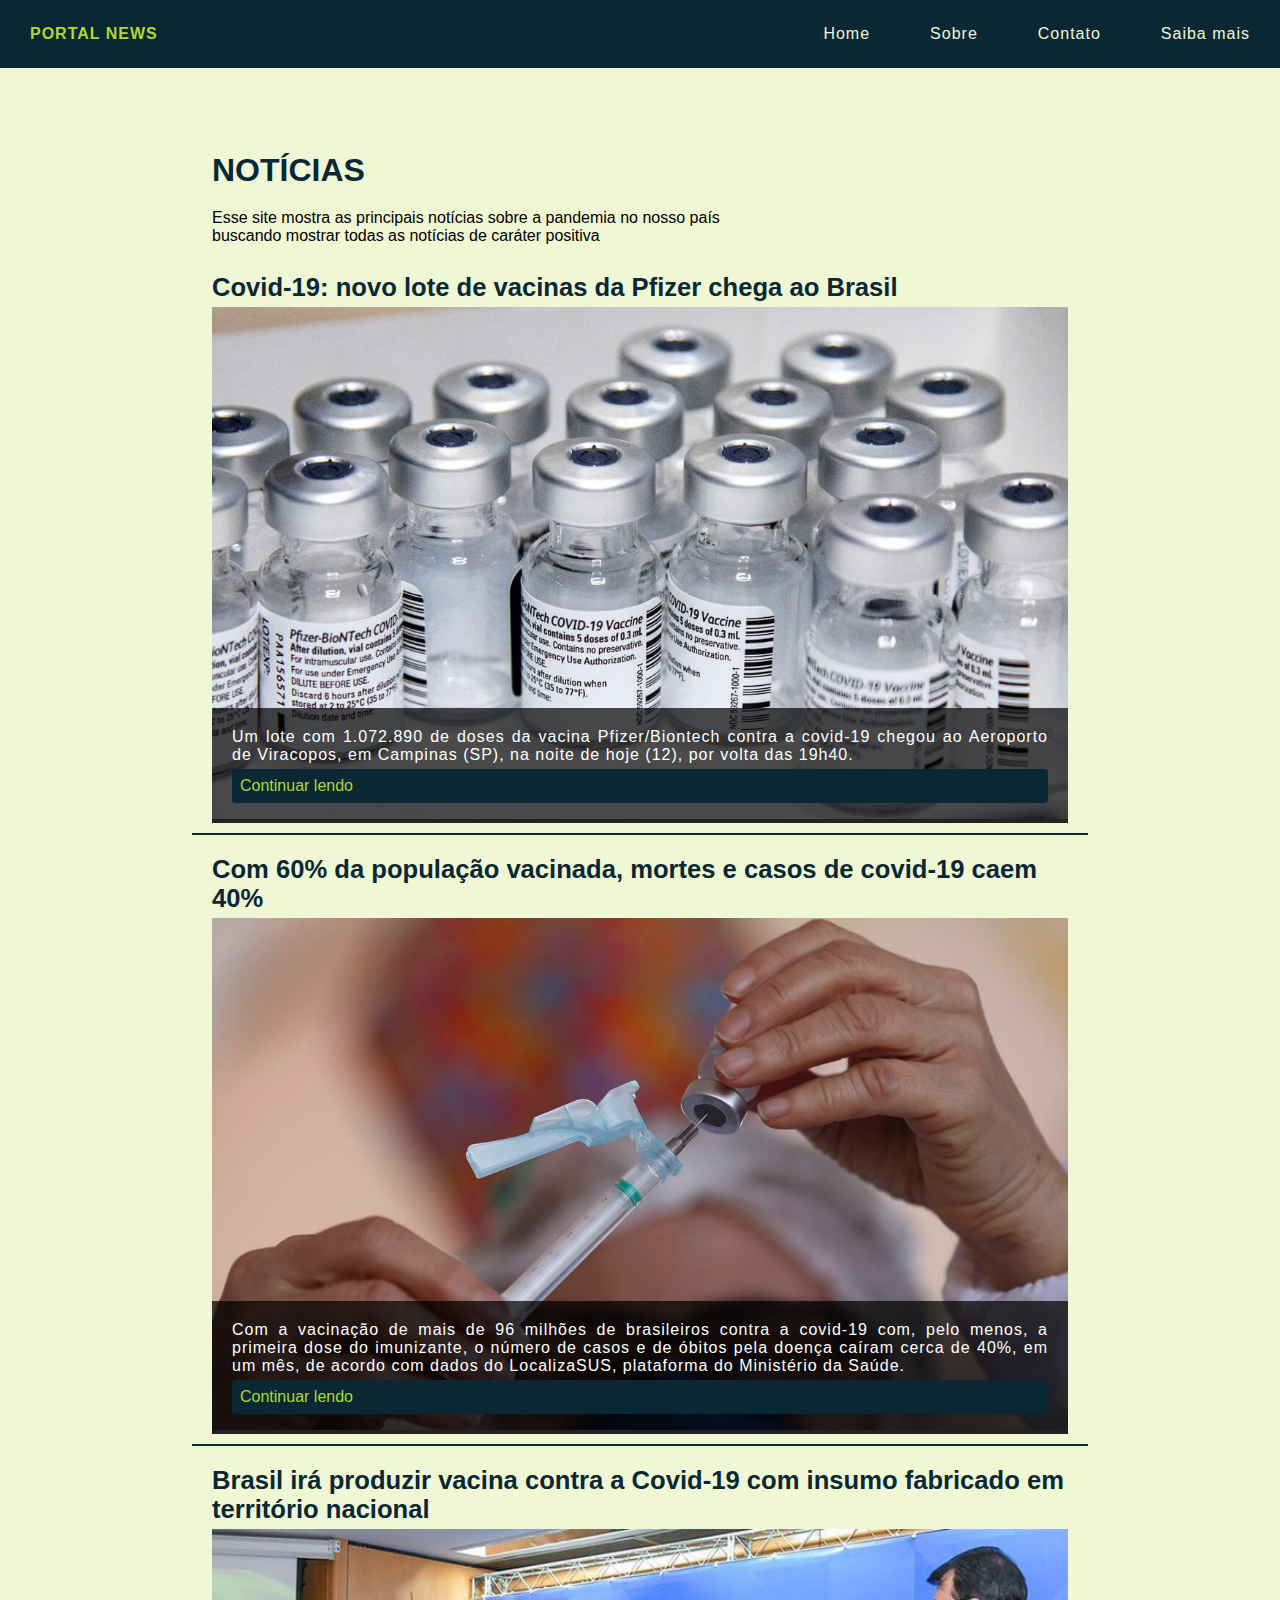
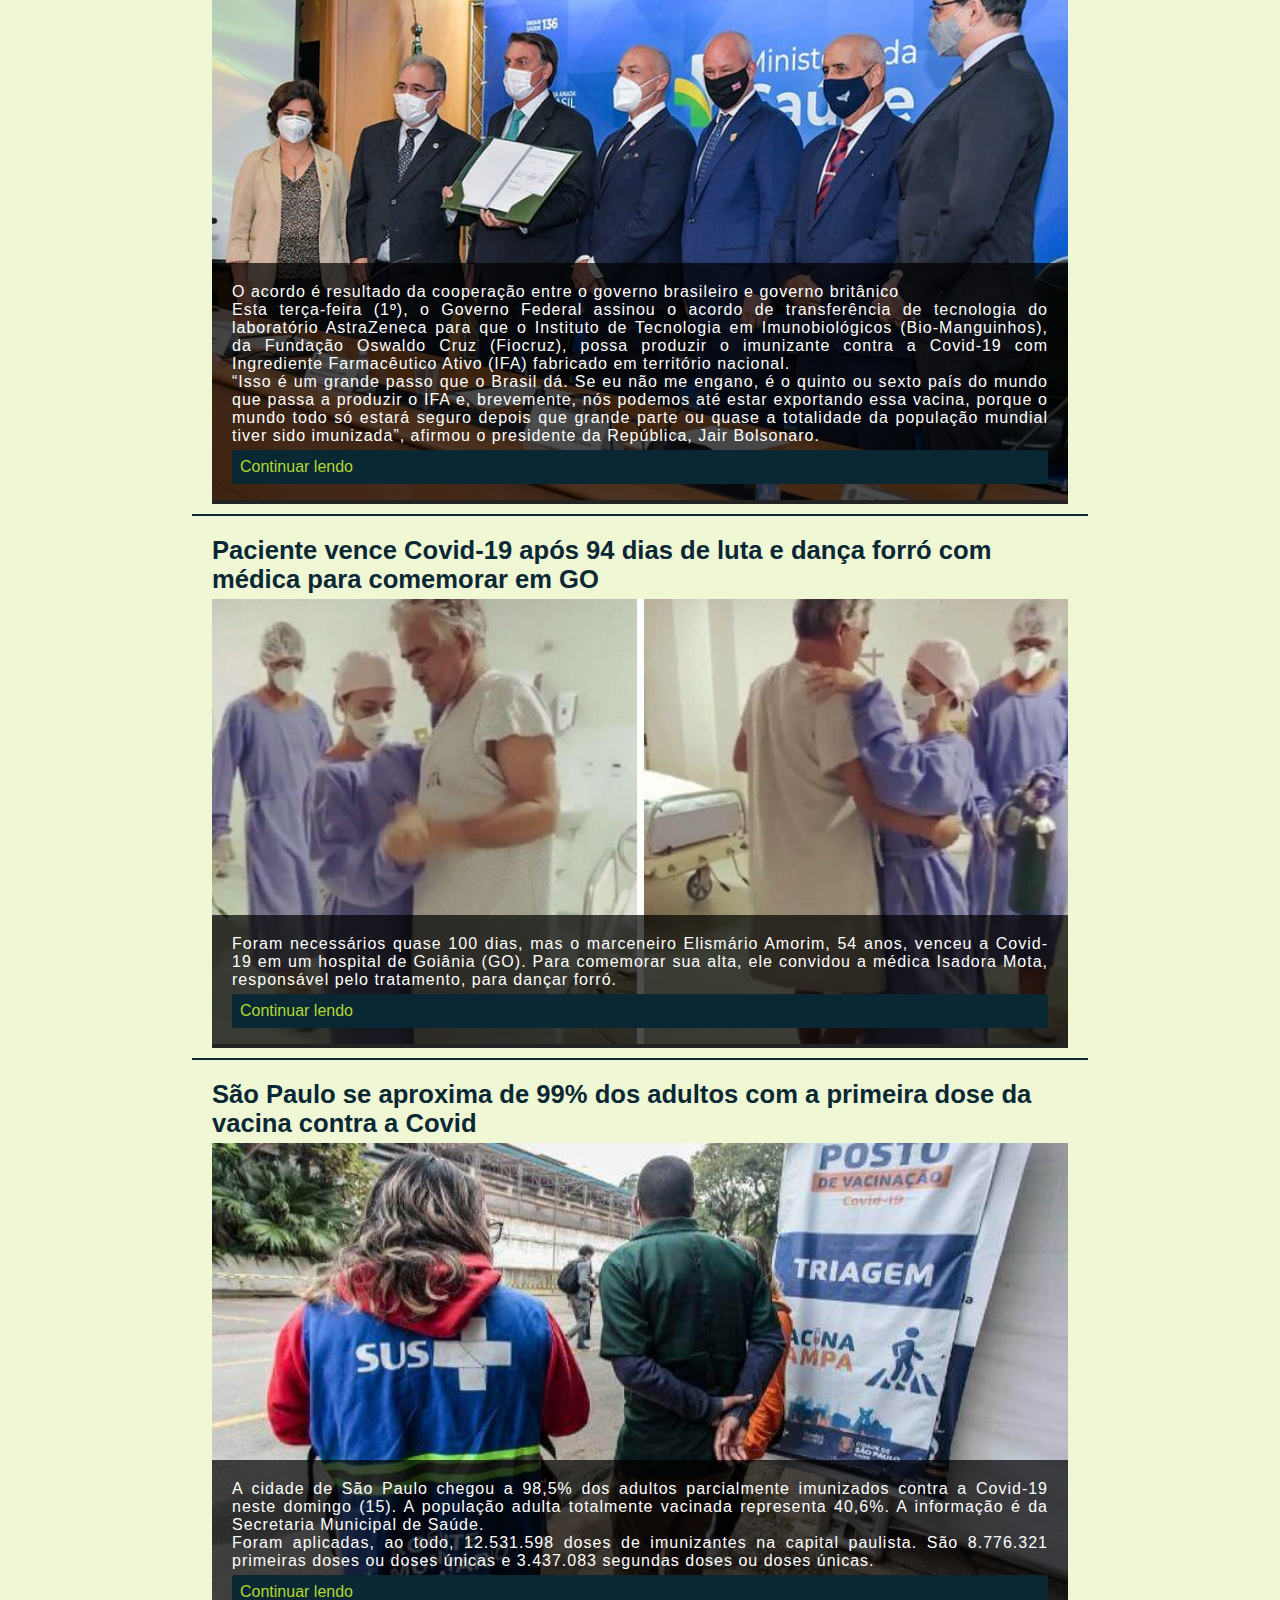
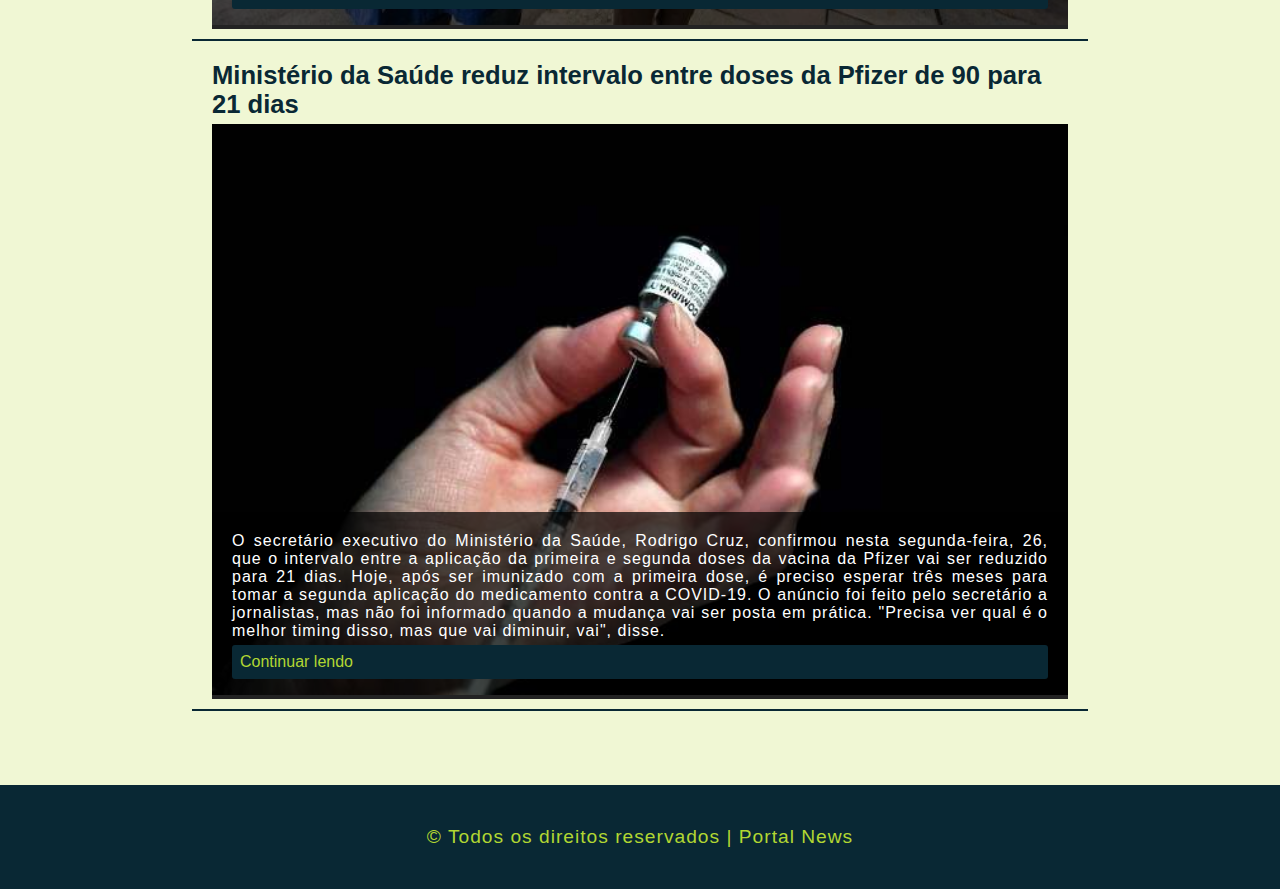
==== commit 8497dc11: "corrigi a palavra que estava errada na index.html" ====
--- a/index.html
+++ b/index.html
@@ -36,7 +36,7 @@
                     <header id="header-news-main">
                         <h1>Notícias</h1>
                         <p>Esse site mostra as principais notícias sobre a pandemia no nosso país</p>
-                        <p>buscando mostrar todas as notícias de carater positiva</p><br>
+                        <p>buscando mostrar todas as notícias de caráter positiva</p><br>
                     </header>
                 </div>
             </div>
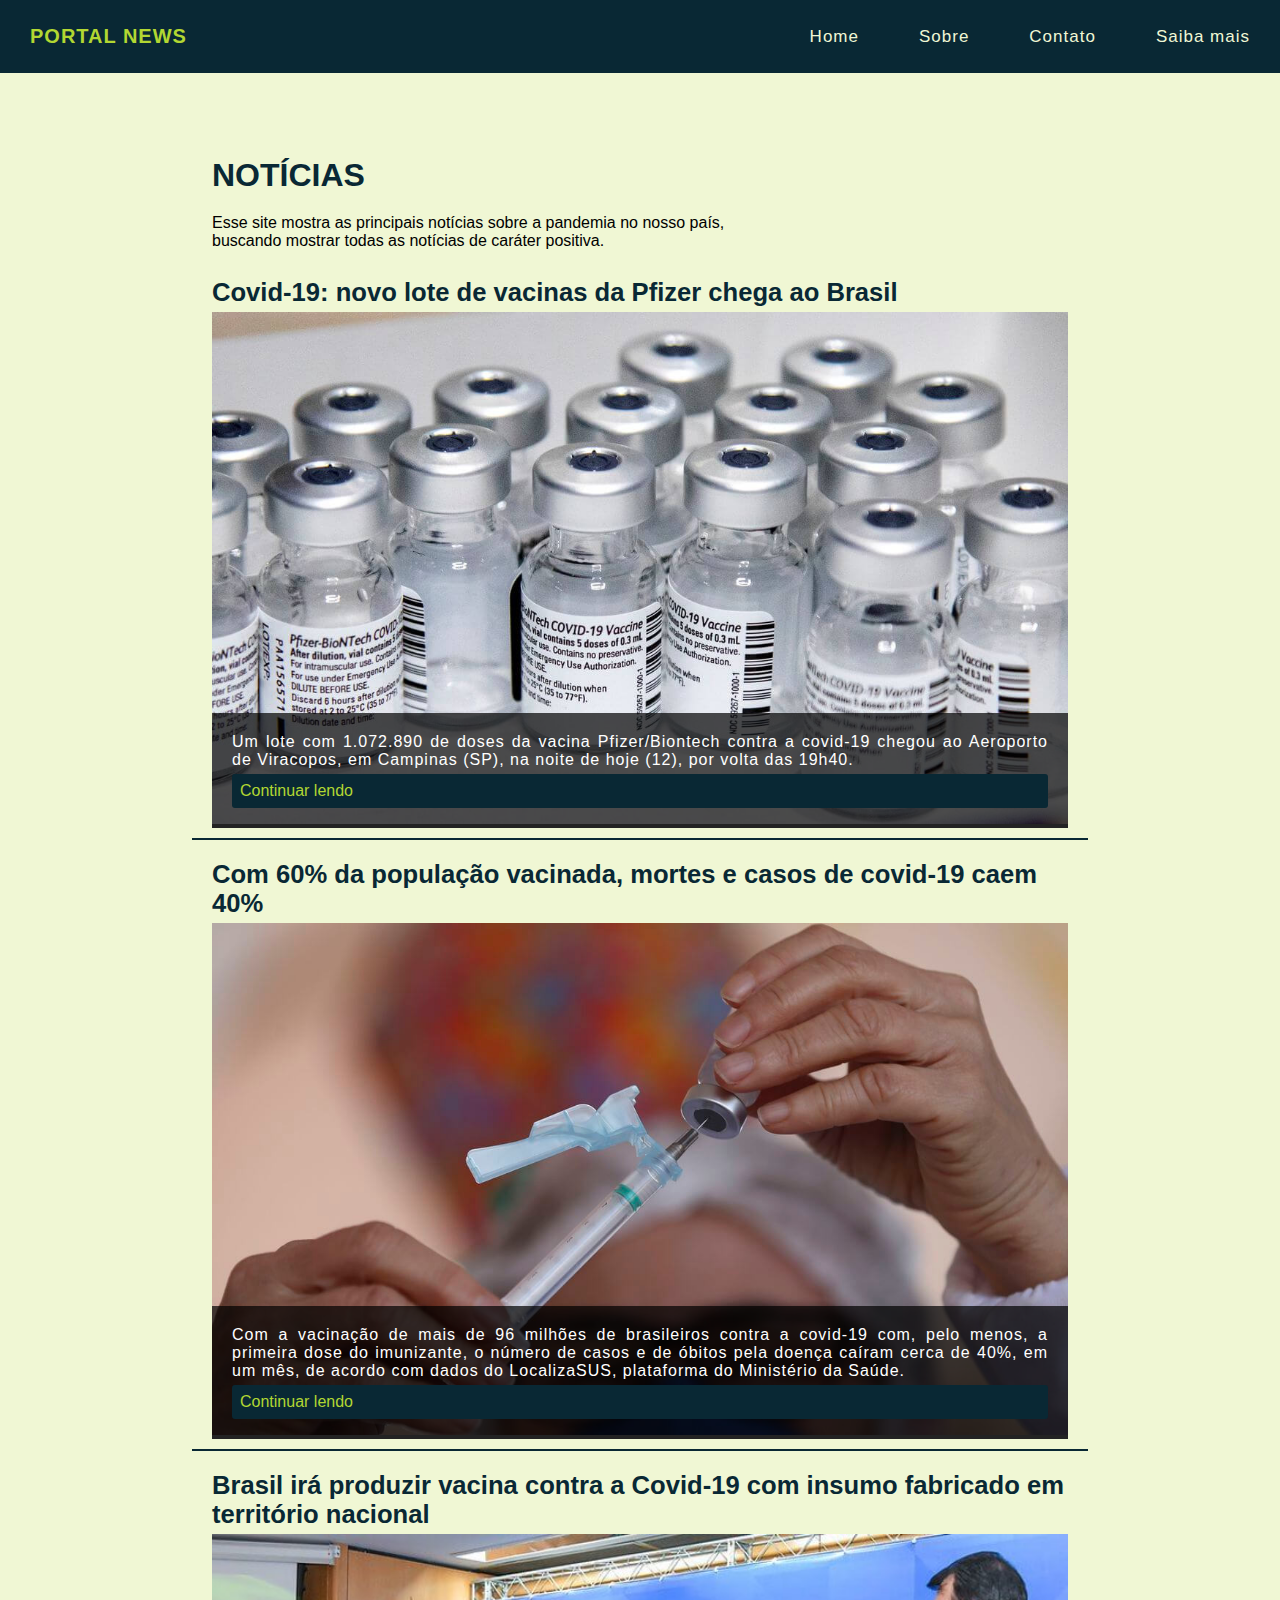
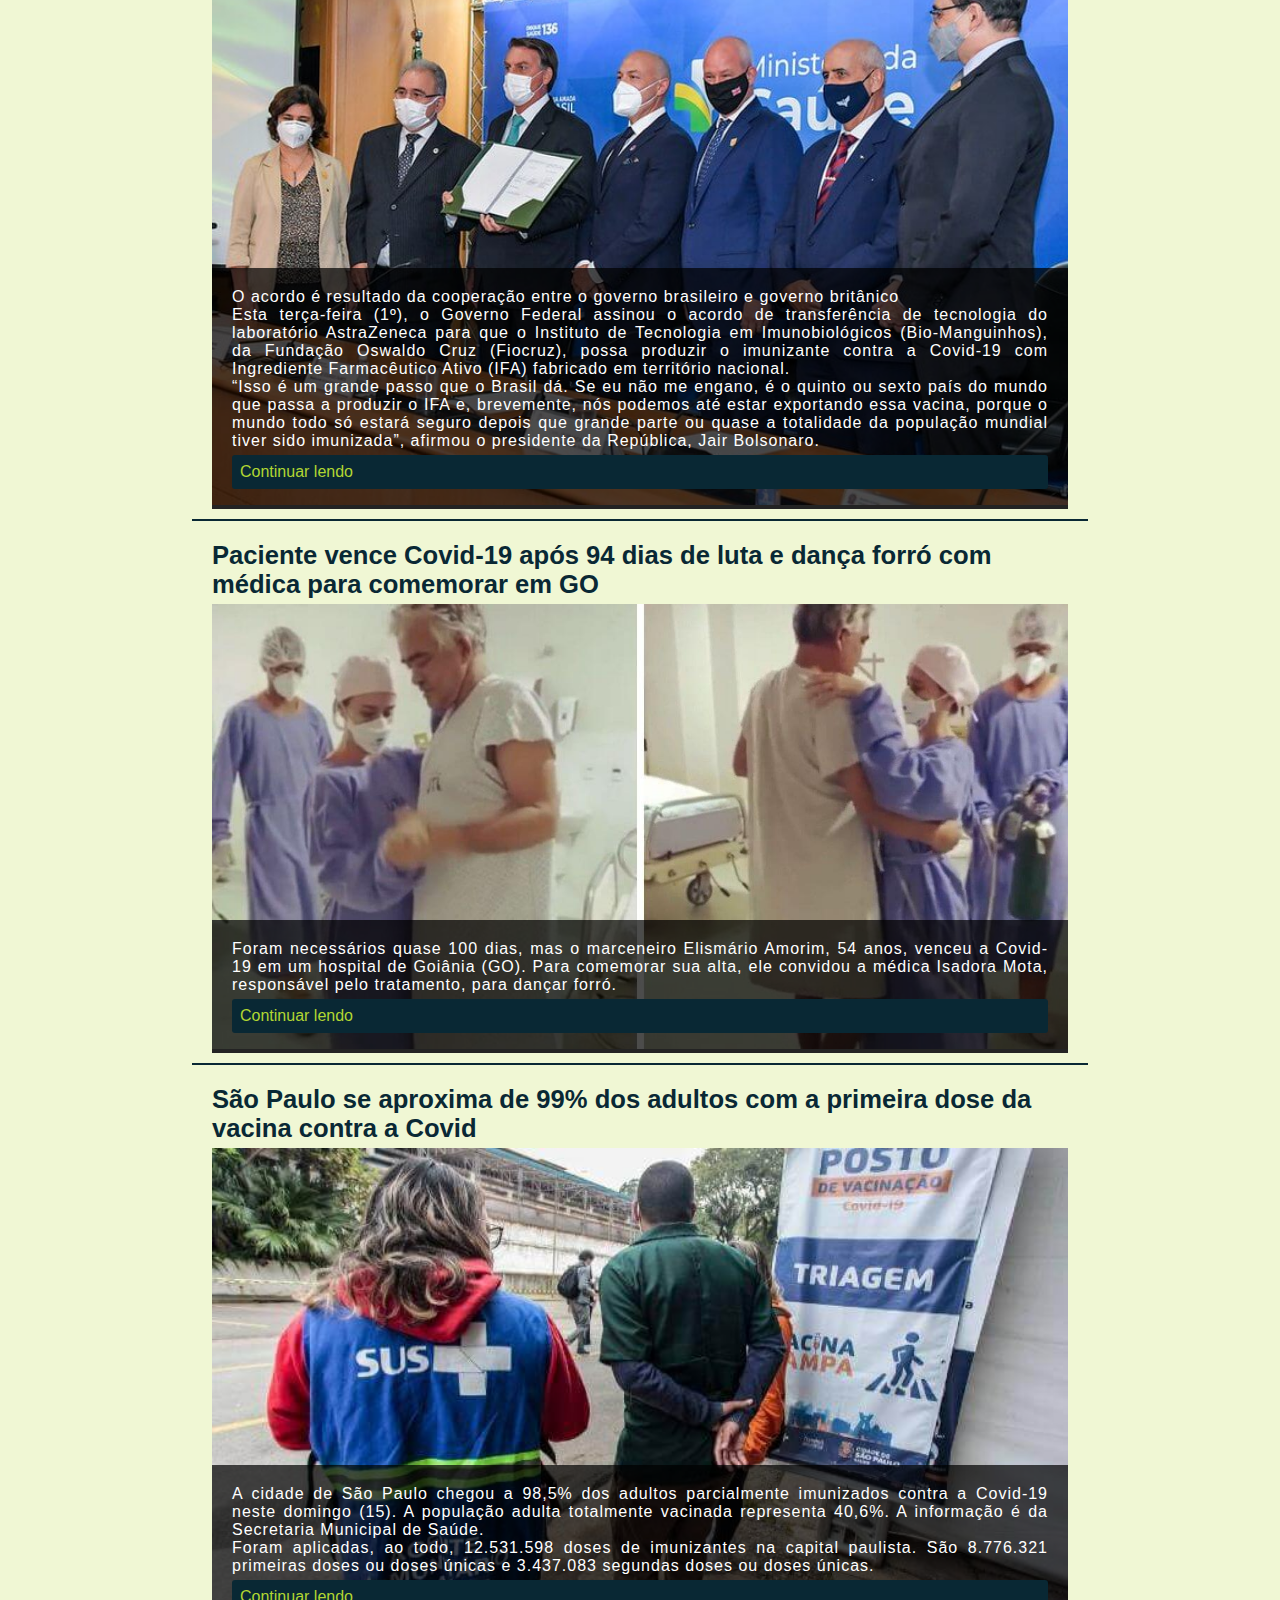
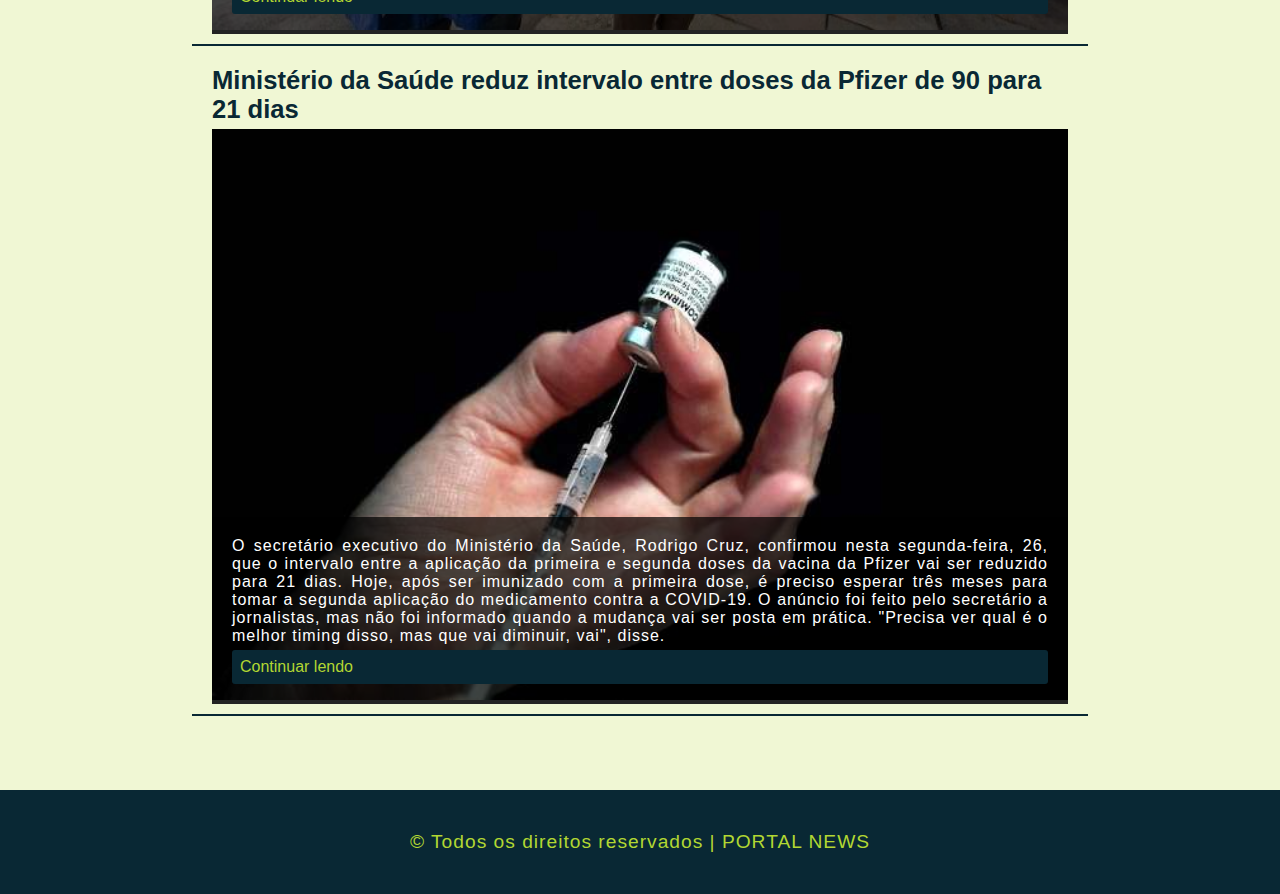
==== commit 37e72858: "Ajustes responsivo." ====
--- a/index.html
+++ b/index.html
@@ -35,8 +35,8 @@
                 <div class="col-12">
                     <header id="header-news-main">
                         <h1>Notícias</h1>
-                        <p>Esse site mostra as principais notícias sobre a pandemia no nosso país</p>
-                        <p>buscando mostrar todas as notícias de caráter positiva</p><br>
+                        <p>Esse site mostra as principais notícias sobre a pandemia no nosso país,</p>
+                        <p>buscando mostrar todas as notícias de caráter positiva.</p><br>
                     </header>
                 </div>
             </div>
@@ -368,7 +368,7 @@
     <footer>
         <div class="row">
             <div class="col-12">
-                <p>&copy; Todos os direitos reservados | Portal News</p>
+                <p>&copy; Todos os direitos reservados | PORTAL NEWS</p>
             </div>
         </div>
     </footer>
--- a/assets/css/estilo.css
+++ b/assets/css/estilo.css
@@ -52,6 +52,7 @@
     text-decoration: none;
     padding: 25px 30px;
     font-weight: 500;
+    font-size: 17px;
 }
 .navbar .nav-item.logo:hover,
 .navbar .nav-item:hover,
@@ -61,6 +62,7 @@
 .navbar .nav-item.logo {
     font-weight: 600;
     text-transform: uppercase;
+    font-size: 20px;
 }
 .content {
     width: 100%;
@@ -76,7 +78,7 @@
 }
 .noticias #header-news-main p {
     margin: 0 20px;
-    font-size: 1rem;
+    font-size: 16px;
 }
 .noticia1 h2,
 .noticia2 h2,
@@ -205,12 +207,12 @@
 .title-contato, .label {
     color: #092834;
     font-weight: 300;
-    font-size: 0.9rem;
+    font-size: 16px;
 }
 .form-input, textarea {
     width: 100%;
     box-sizing: border-box;
-    padding: 9px;
+    padding: 16px;
     border: 1px solid #ccc;
     border-radius: 4px;
     margin-top: 4px;
@@ -222,10 +224,10 @@
     display: block;
     width: 100%;
     background-color: #092834;
-    padding: 12px;
+    padding: 12px 20px;
     margin: 10px 0;
     border-radius: 4px;
-    font-size: 0.9rem;
+    font-size: 16px;
     font-weight: 300;
     letter-spacing: 1px;
     color: white;
@@ -313,7 +315,7 @@
     margin: 0 0 20px 0;
 }
 .header-saibamais p {
-   font-size: 1rem;
+   font-size: 17px;
 }
 .boxtable {
   background-color: white;
@@ -358,15 +360,13 @@
     margin: 10px;
     color: #b2d732;
     letter-spacing: 1px;
+    text-align: center;
 }
 /** html responsive **/
-/** navbar e sidepanel **/
-@media screen and (max-width: 768px) {
+@media screen and (min-width: 300px) and (max-width: 768px) {
     .navbar a:not(:first-child) {
         display: none;
     }
-}
-@media screen and (max-width: 768px) {
     .navbar.nav-block {flex-direction: column;}
     .navbar a.sideicon {
         display: block;
@@ -374,23 +374,32 @@
         right: 0;
         background-color:  #B2D732;
         color: #092834;
+        padding: 26px 30px;
+        font-size: 18px;
     }
     .navbar.nav-block a {
         float: none;
         display: block;
     }
     .navbar span:hover {color: #fff;}
+    .navbar .nav-item, .navbar .nav-item:visited, 
+    .navbar .nav-item:focus {font-size: 17px}
+    .container {height: 100vh; overflow-y: auto;}
+    .text-img-news p {font-size: 15px;}
+    .noticias .noticia1 .links, 
+    .noticias .noticia2 .links, 
+    .noticias .noticia3 .links, 
+    .noticias .noticia4 .links, 
+    .noticias .noticia5 .links, 
+    .noticias .noticia6 .links {font-size: 15px;}
+    .col-6 {width: 100%}
+    .noticia1 h2, .noticia2 h2, .noticia3 h2, 
+    .noticia4 h2, .noticia5 h2, .noticia6 h2 {font-size: 1.5rem;}
+    .container {padding: 5% 7%;}
 } 
-/** footer **/
-@media screen and (max-width: 575px) {
-    footer p {
-        font-size: 1rem;
-        padding: 8px;
-        margin: 8px;
-    }
-}
-/** Home **/
+
 @media screen and (max-width: 992px) {
+    .container {padding: 5% 10%;height: 100vh; overflow-y: auto;}
     .noticia1 .text-img-news, 
     .noticia2 .text-img-news, 
     .noticia3 .text-img-news, 
@@ -398,19 +407,4 @@
     .noticia5 .text-img-news, 
     .noticia6 .text-img-news {padding: 8px;}
     .text-img-news p {font-size: 0.9rem;}
-}
-@media screen and (max-width:600px){
-    .text-img-news p {font-size: 0.8rem;}
-    .noticia1 h2, .noticia2 h2, .noticia3 h2, 
-    .noticia4 h2, .noticia5 h2, .noticia6 h2 {font-size: 1.5rem;}
-}
-/** Sobre nós **/
-@media screen and (max-width: 992px) {
-    .container {padding: 5% 10%;}
-}
-@media screen and (max-width: 768px) {
-    .container {padding: 5% 7%;}
-}
-@media screen and (max-width: 700px) {
-    .col-6 {width: 100%}
-}
+}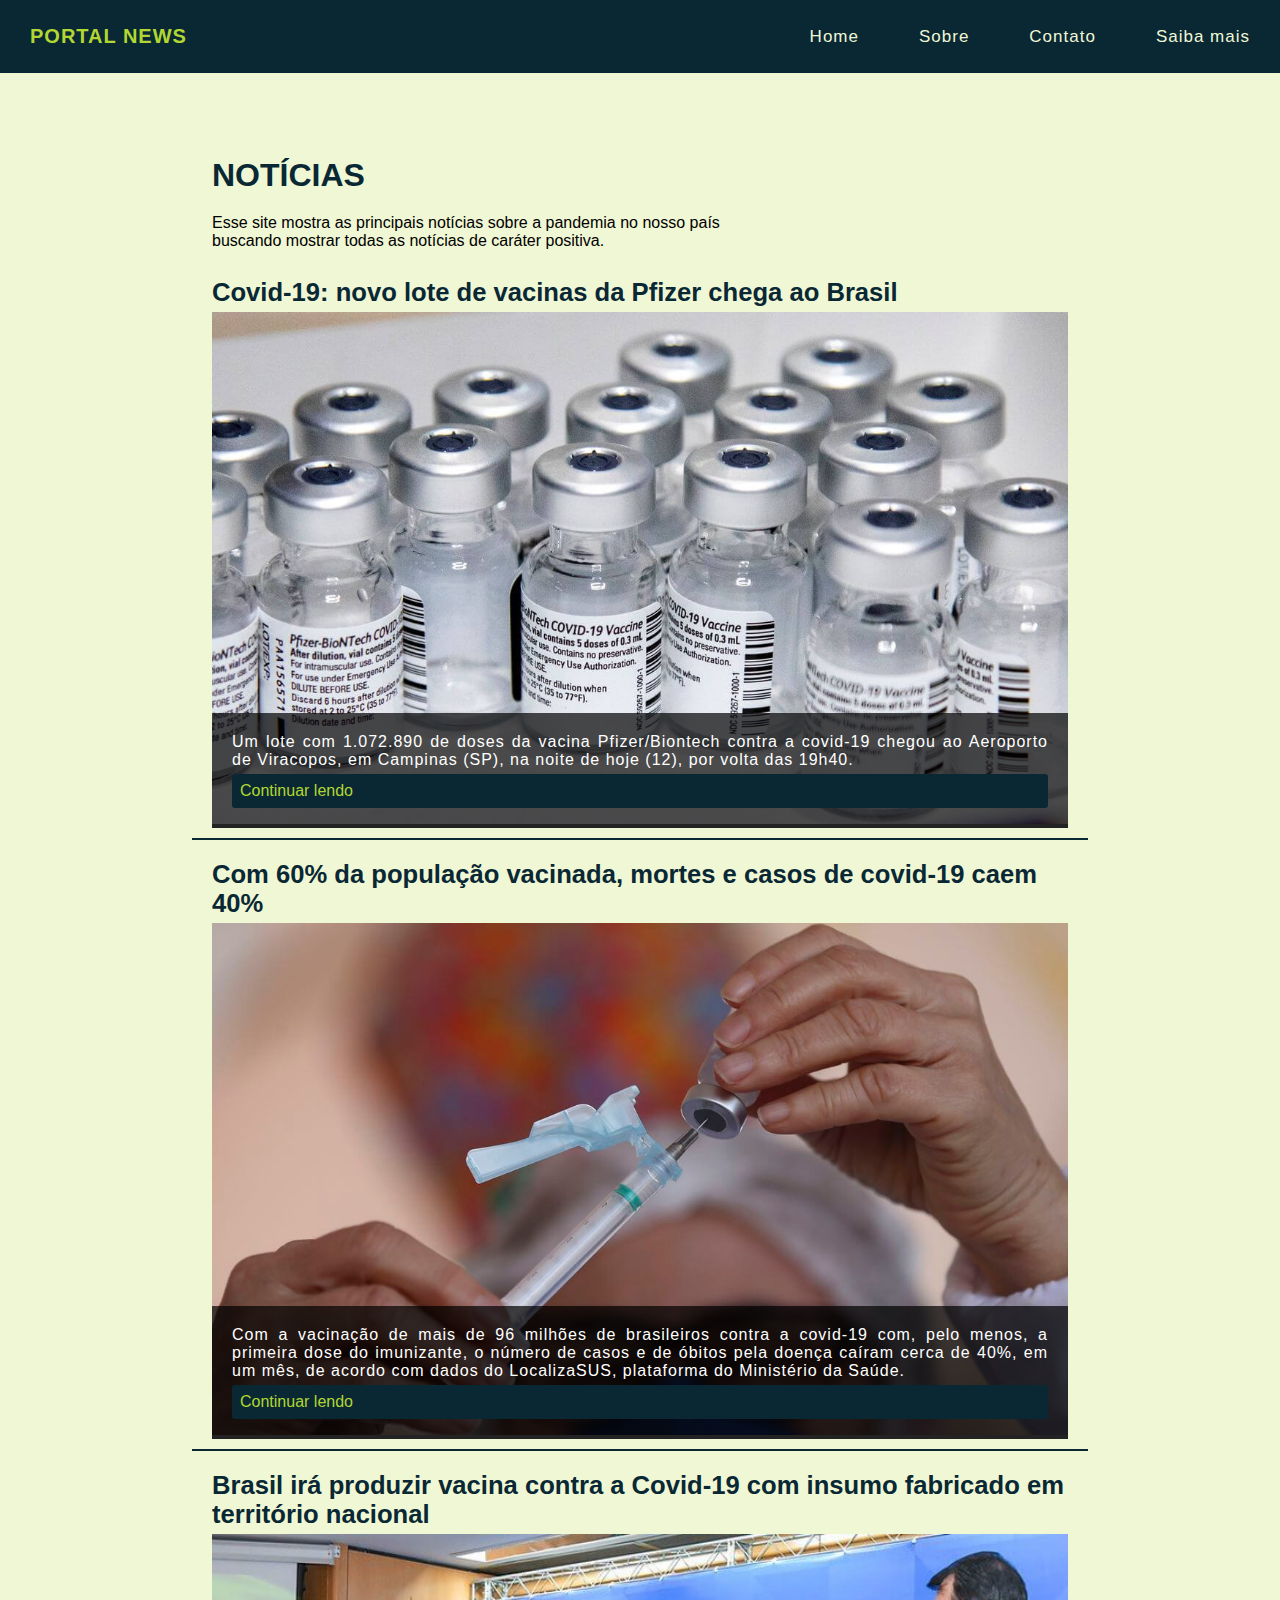
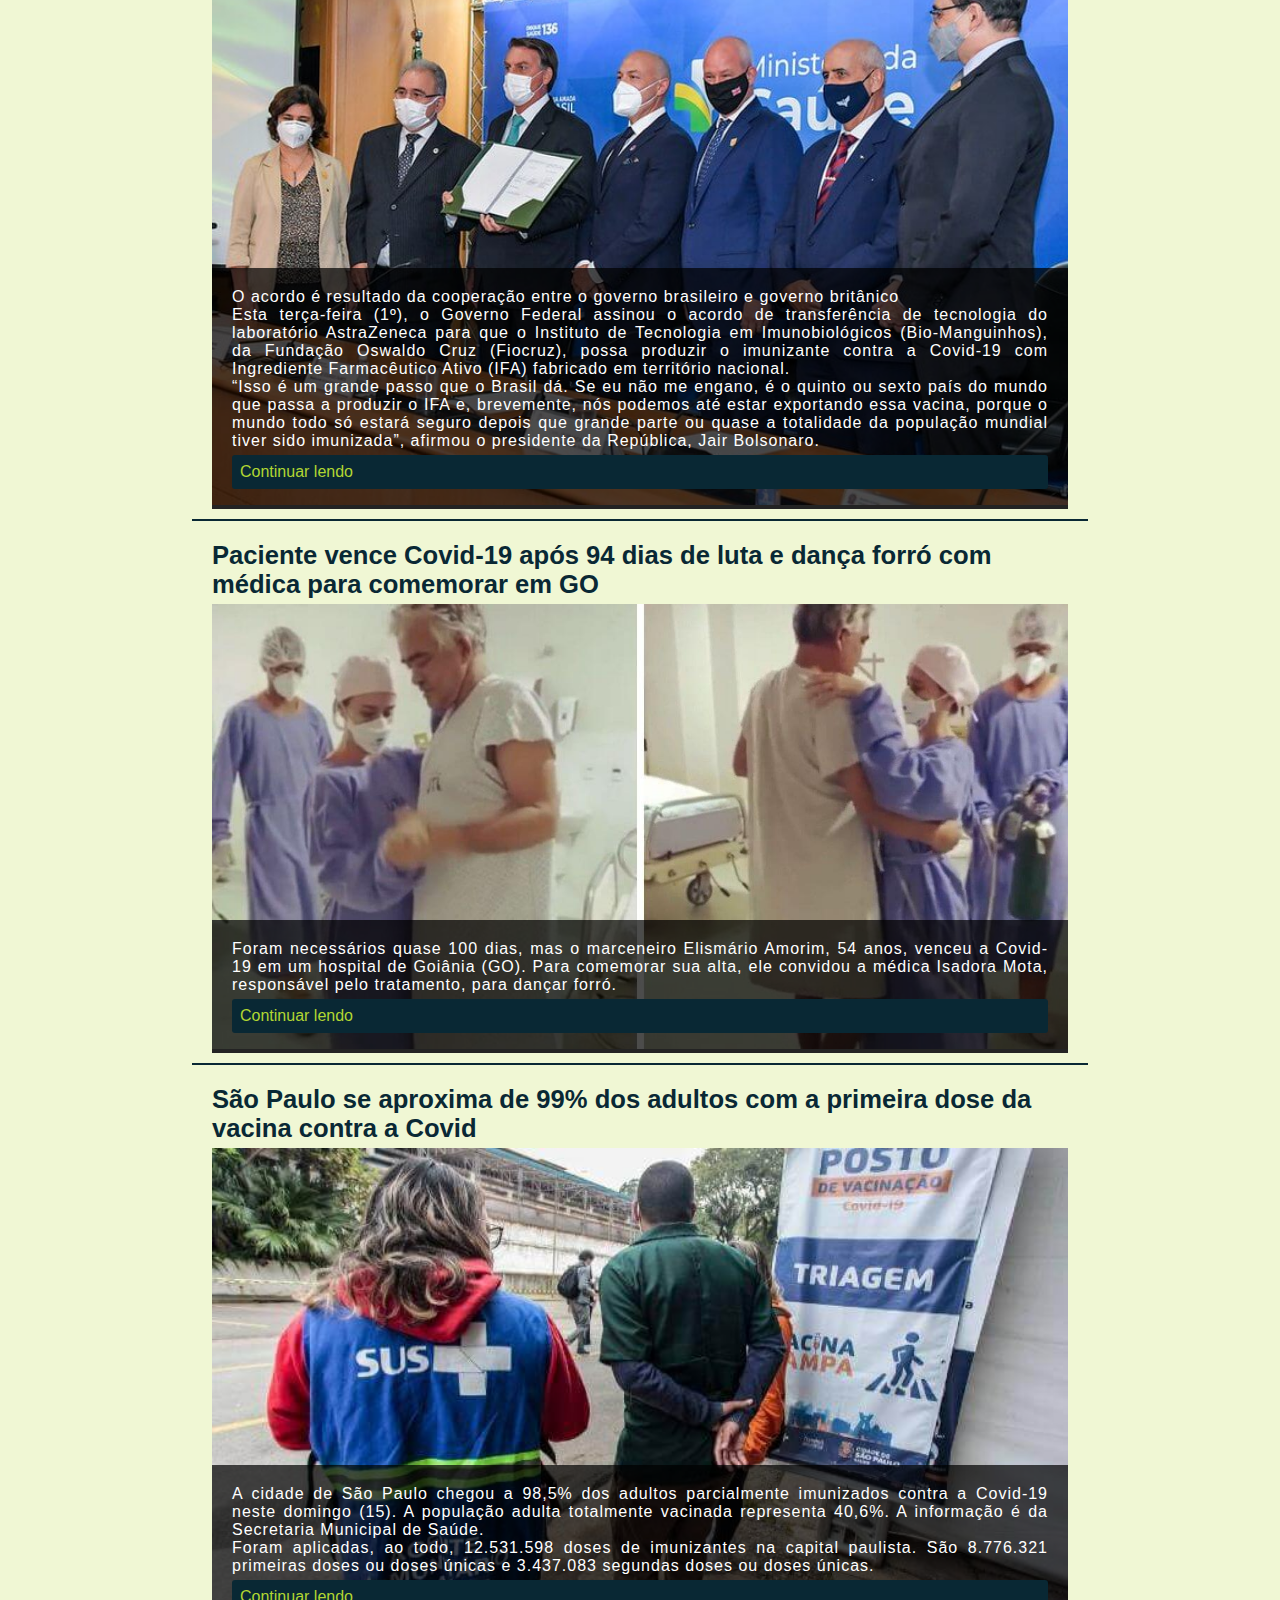
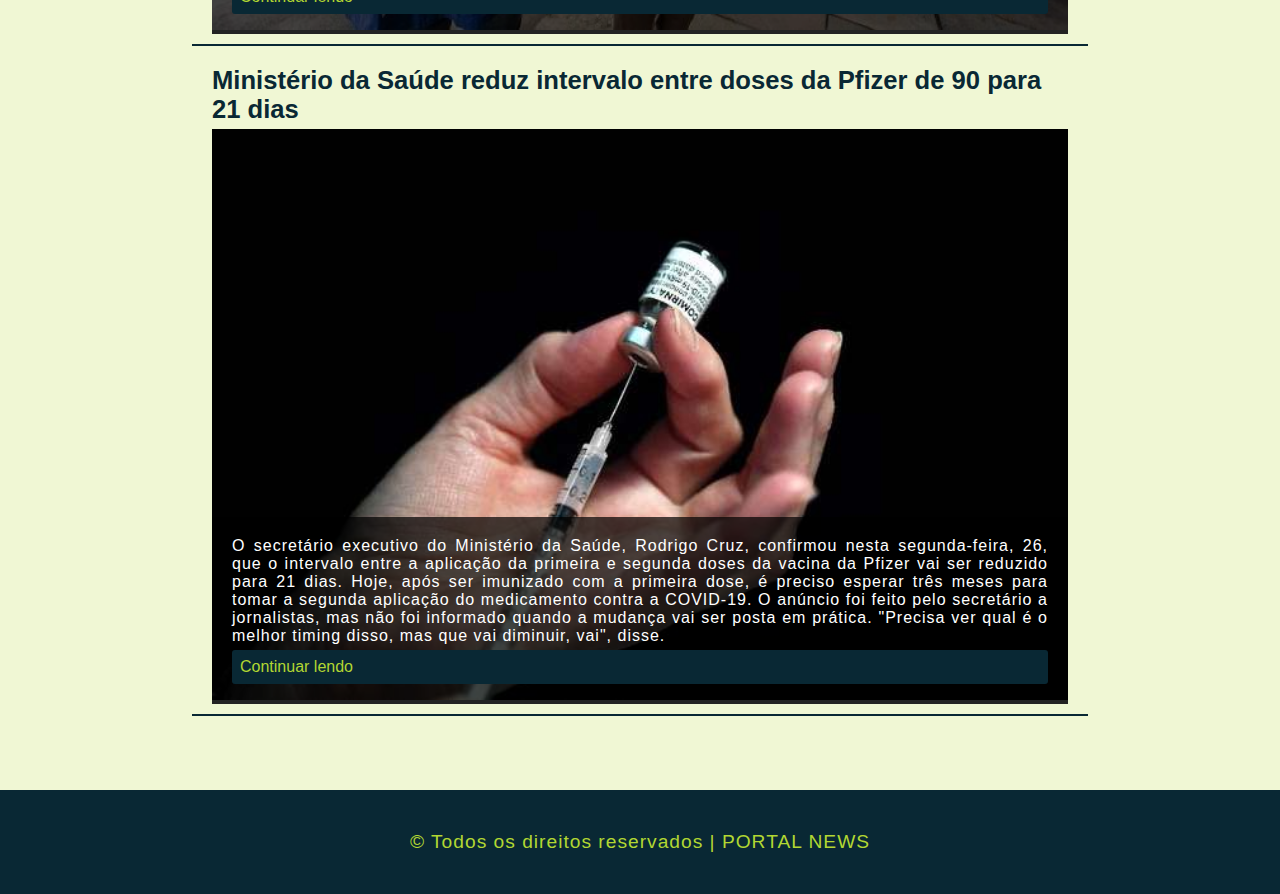
==== commit 9fab2604: "Ajustes no arquivo index.html" ====
--- a/index.html
+++ b/index.html
@@ -35,7 +35,7 @@
                 <div class="col-12">
                     <header id="header-news-main">
                         <h1>Notícias</h1>
-                        <p>Esse site mostra as principais notícias sobre a pandemia no nosso país,</p>
+                        <p>Esse site mostra as principais notícias sobre a pandemia no nosso país</p>
                         <p>buscando mostrar todas as notícias de caráter positiva.</p><br>
                     </header>
                 </div>
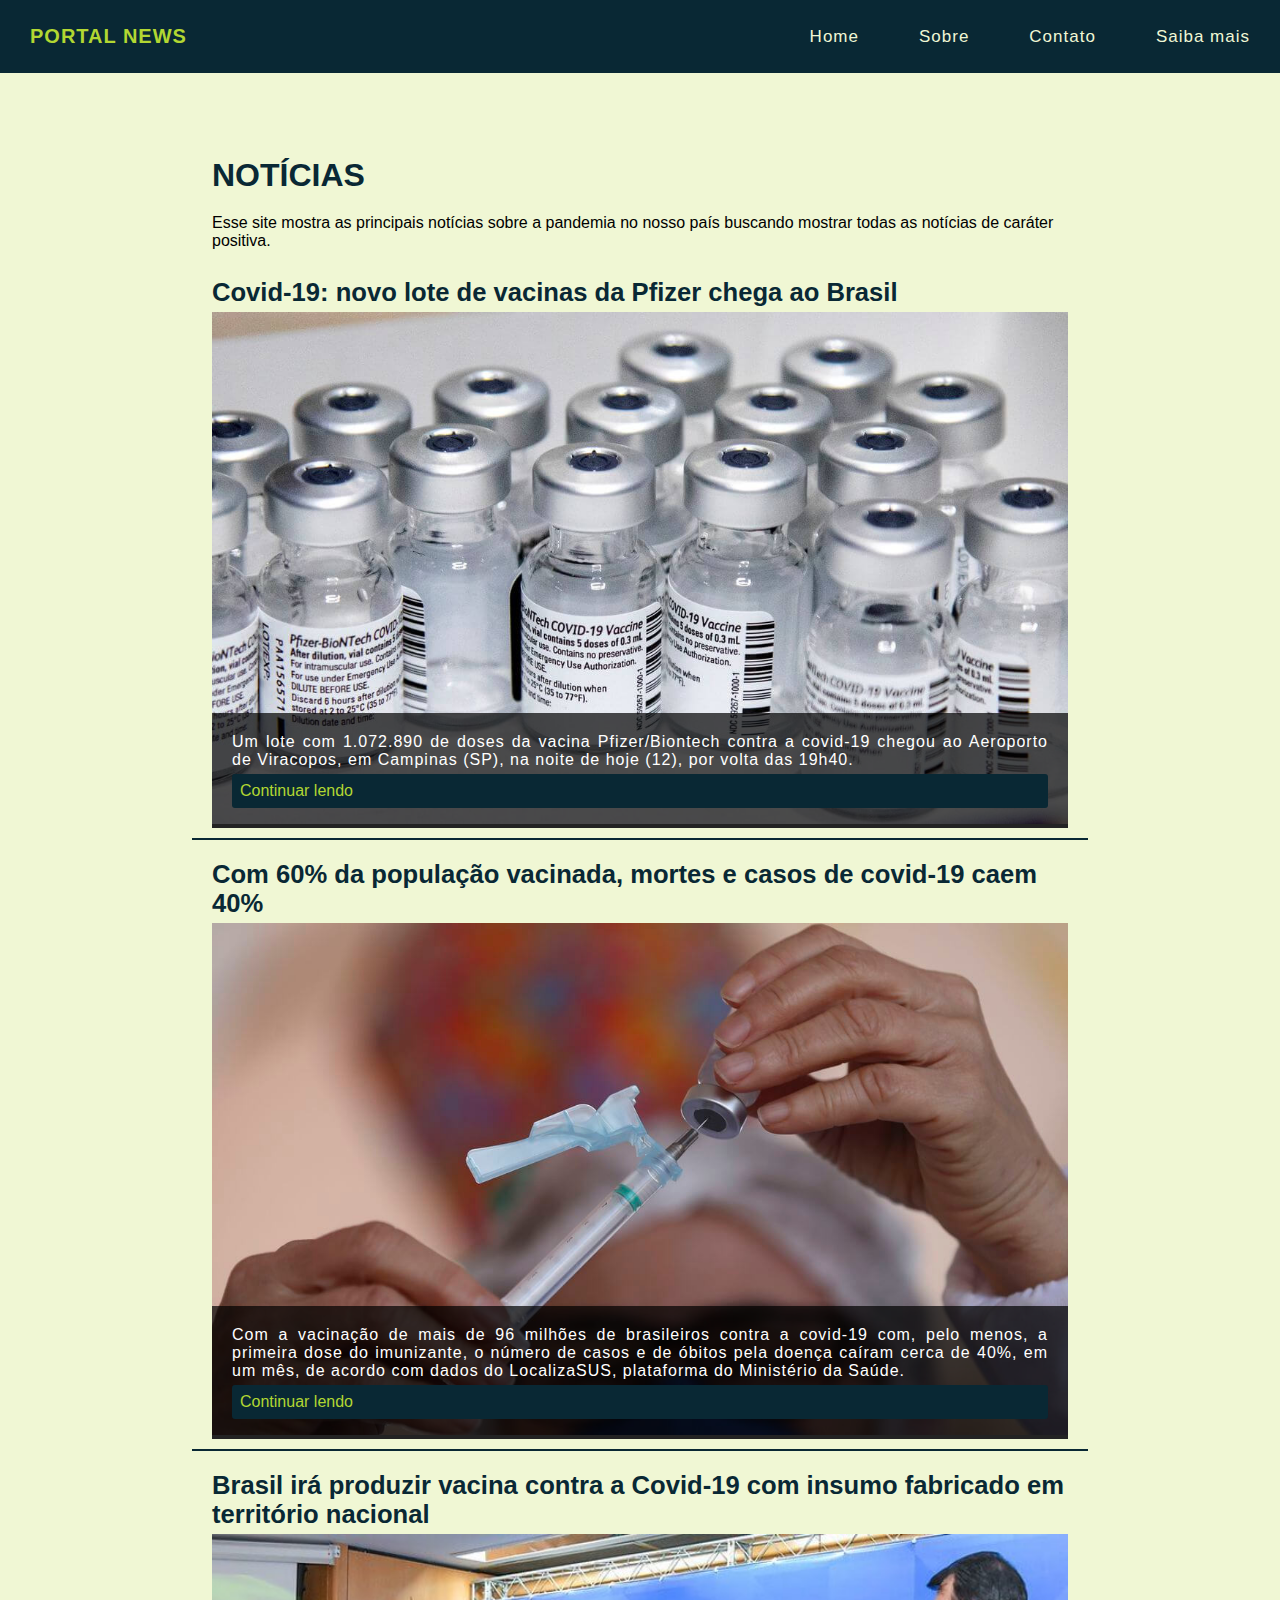
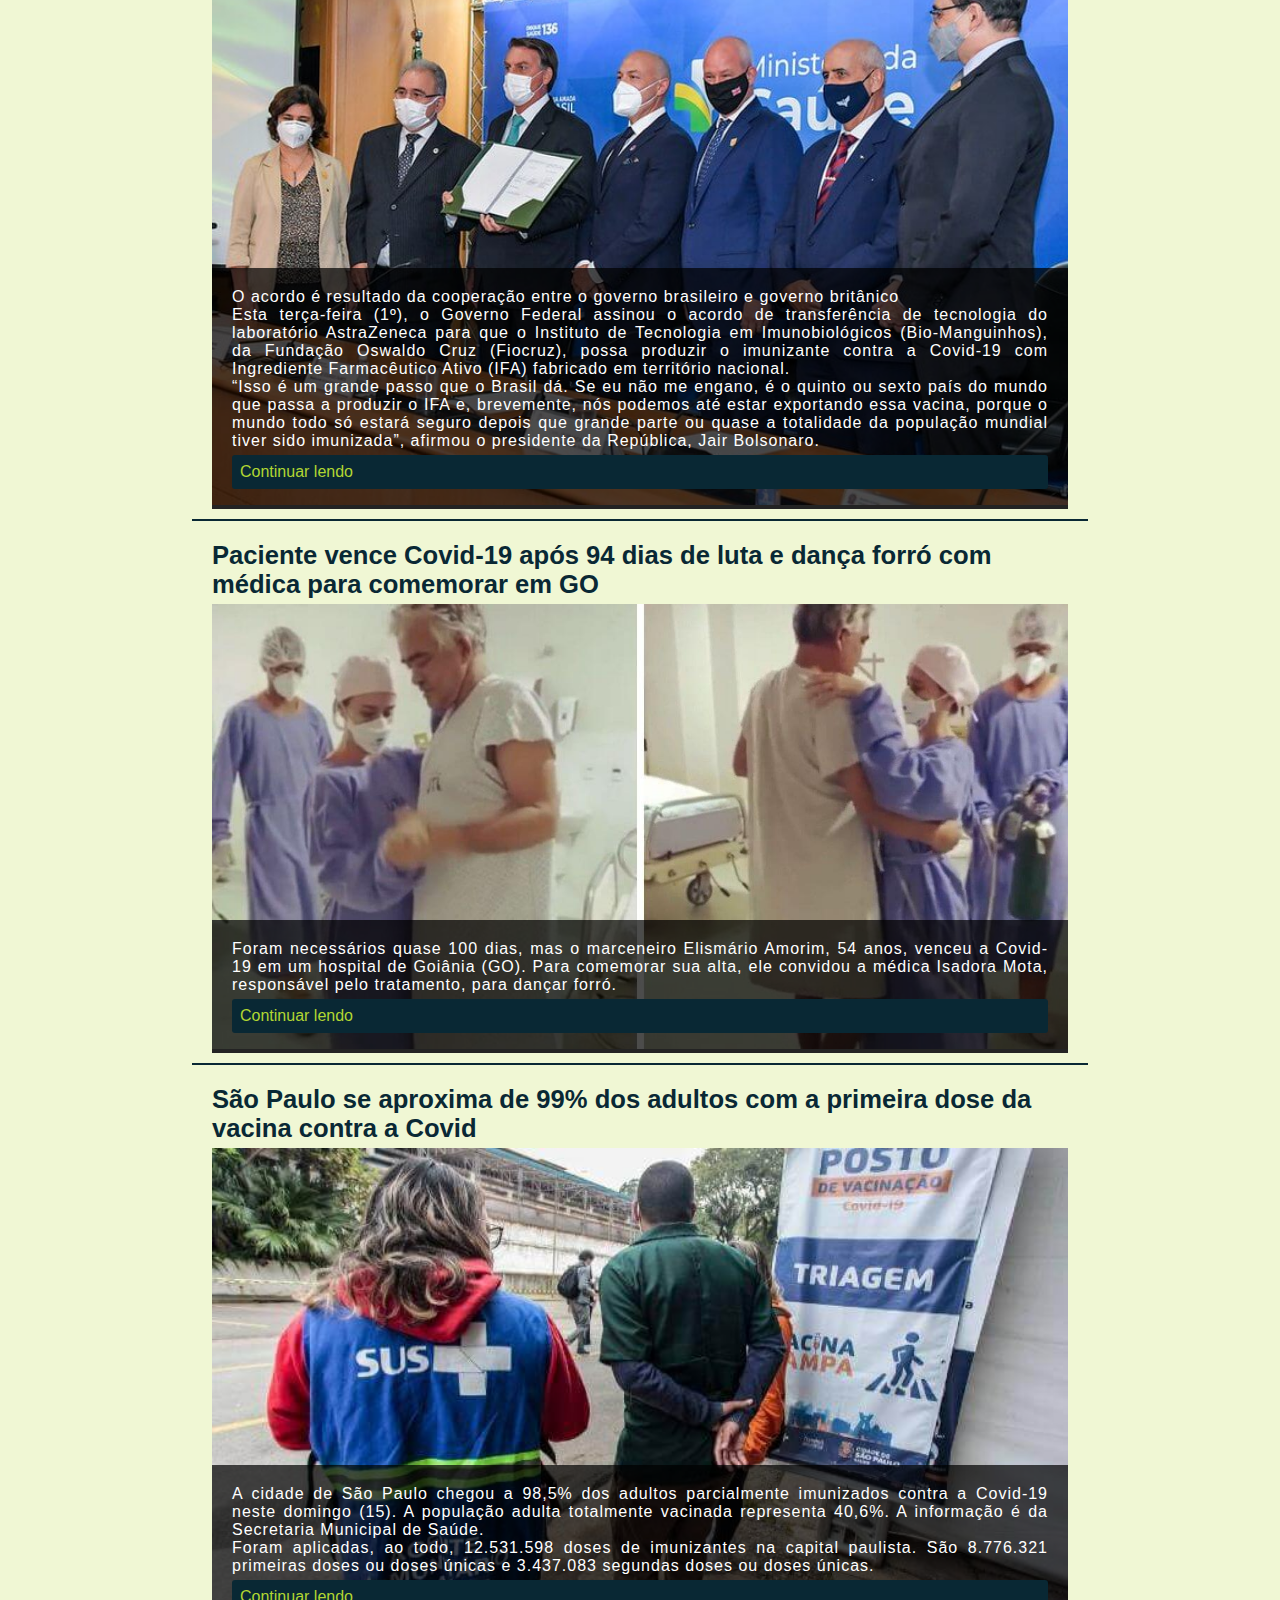
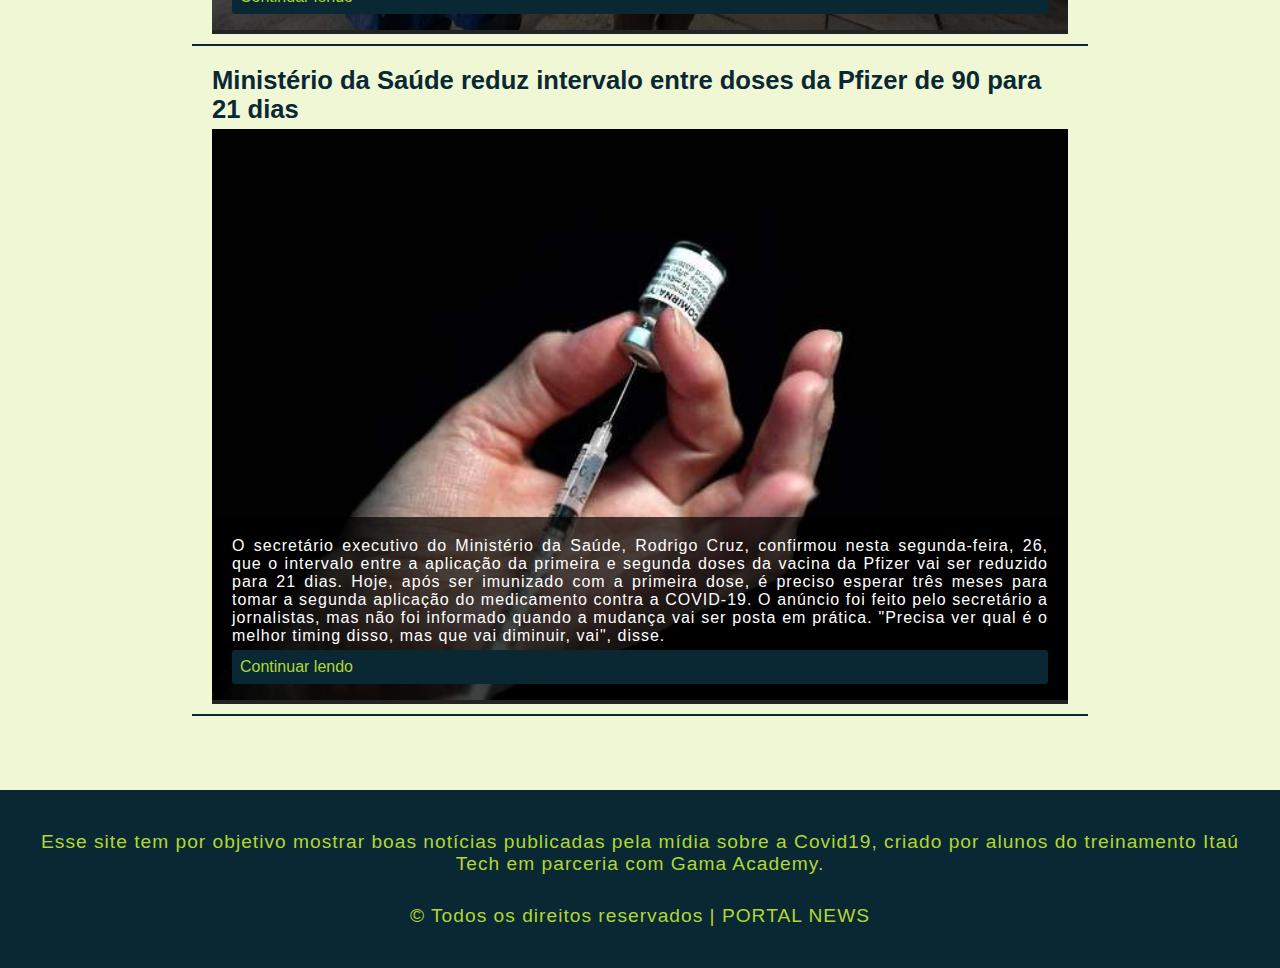
==== commit 917cac3a: "Alteração no rodapé do projeto, no tamanho da fonte do parágrafo do formulário contato e no primeiro" ====
--- a/index.html
+++ b/index.html
@@ -35,8 +35,8 @@
                 <div class="col-12">
                     <header id="header-news-main">
                         <h1>Notícias</h1>
-                        <p>Esse site mostra as principais notícias sobre a pandemia no nosso país</p>
-                        <p>buscando mostrar todas as notícias de caráter positiva.</p><br>
+                        <p>Esse site mostra as principais notícias sobre a pandemia no nosso país
+                        buscando mostrar todas as notícias de caráter positiva.</p><br>
                     </header>
                 </div>
             </div>
@@ -223,8 +223,8 @@
                             GO</h2>
                         <div class="box-text-img">
                             <img src="assets/img/noticia4.jpg"
-							alt="imagem mostra a médica dançando com o paciente dentro do quarto do hospital, atras deles mostra outro profissional da saúdes segurando o cilindro de oxigênio."
-							class="news-img-responsive">
+                                alt="imagem mostra a médica dançando com o paciente dentro do quarto do hospital, atras deles mostra outro profissional da saúdes segurando o cilindro de oxigênio."
+                                class="news-img-responsive">
                             <div class="text-img-news">
                                 <p>Foram necessários quase 100 dias, mas o marceneiro Elismário Amorim, 54 anos,
                                     venceu
@@ -368,6 +368,10 @@
     <footer>
         <div class="row">
             <div class="col-12">
+                <p>Esse site tem por objetivo mostrar boas notícias publicadas pela mídia sobre a Covid19, criado por
+                    alunos do treinamento Itaú Tech em parceria com Gama Academy. </p>
+            </div>
+            <div class="col-12">
                 <p>&copy; Todos os direitos reservados | PORTAL NEWS</p>
             </div>
         </div>
--- a/assets/css/estilo.css
+++ b/assets/css/estilo.css
@@ -200,7 +200,7 @@
     margin-bottom: 15px;
 }
 .contato-form .texto-contato p {
-    font-size: 0.9rem;
+    font-size: 16px;
     line-height: 19px;
     color: #092834;
 }
@@ -374,7 +374,7 @@
         right: 0;
         background-color:  #B2D732;
         color: #092834;
-        padding: 26px 30px;
+        padding: 27px 30px;
         font-size: 18px;
     }
     .navbar.nav-block a {
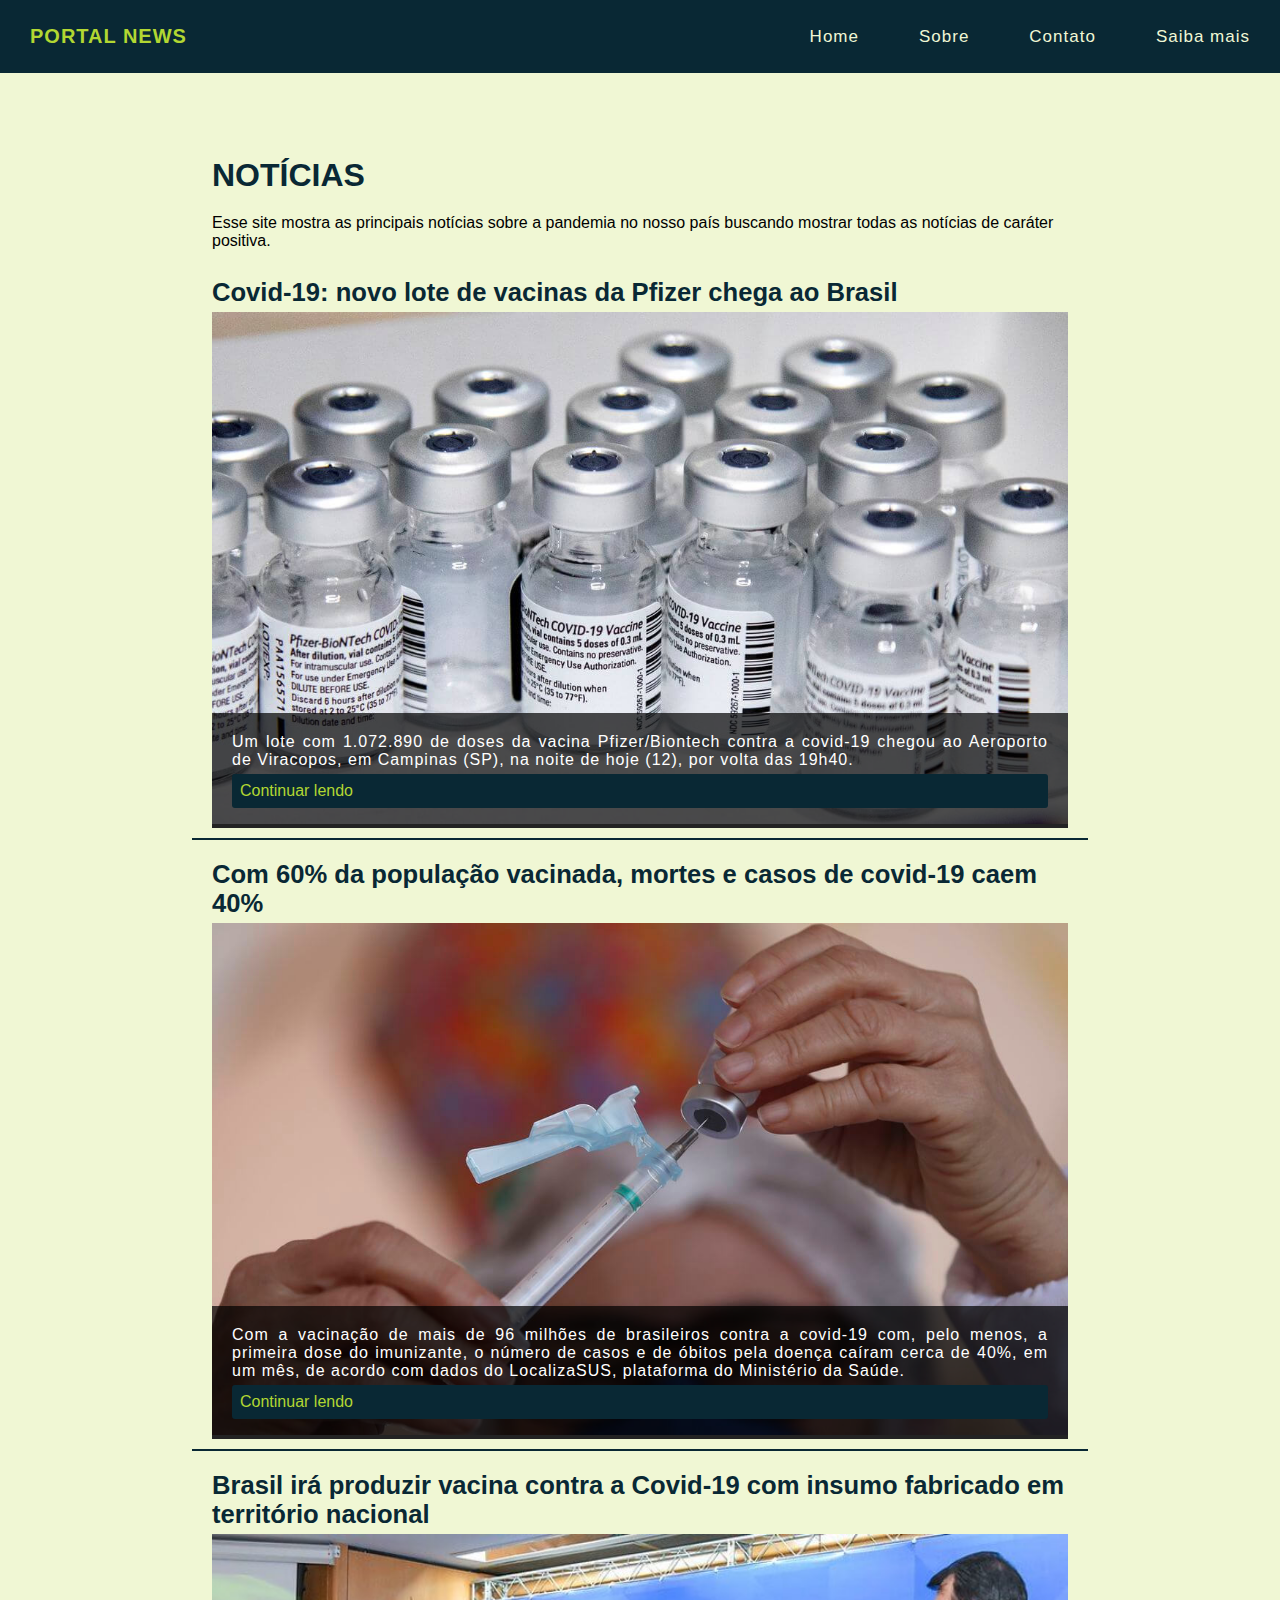
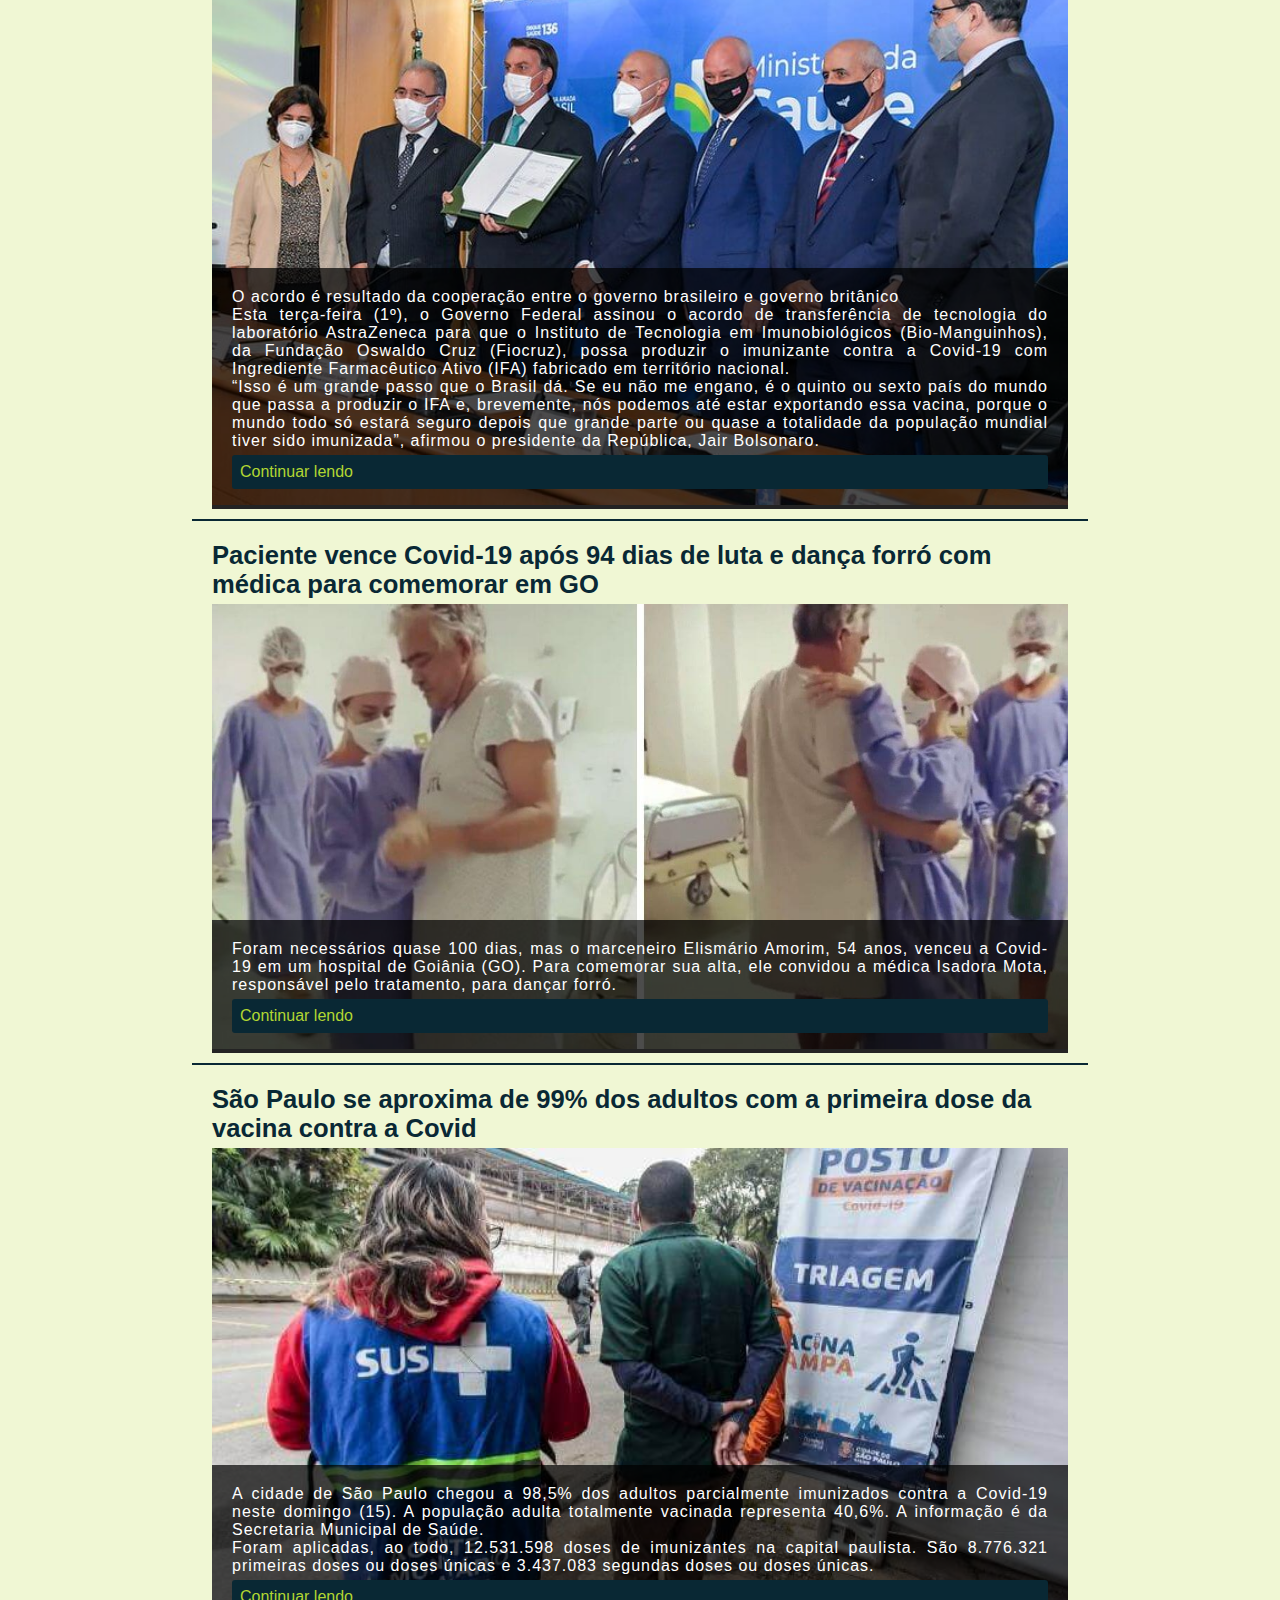
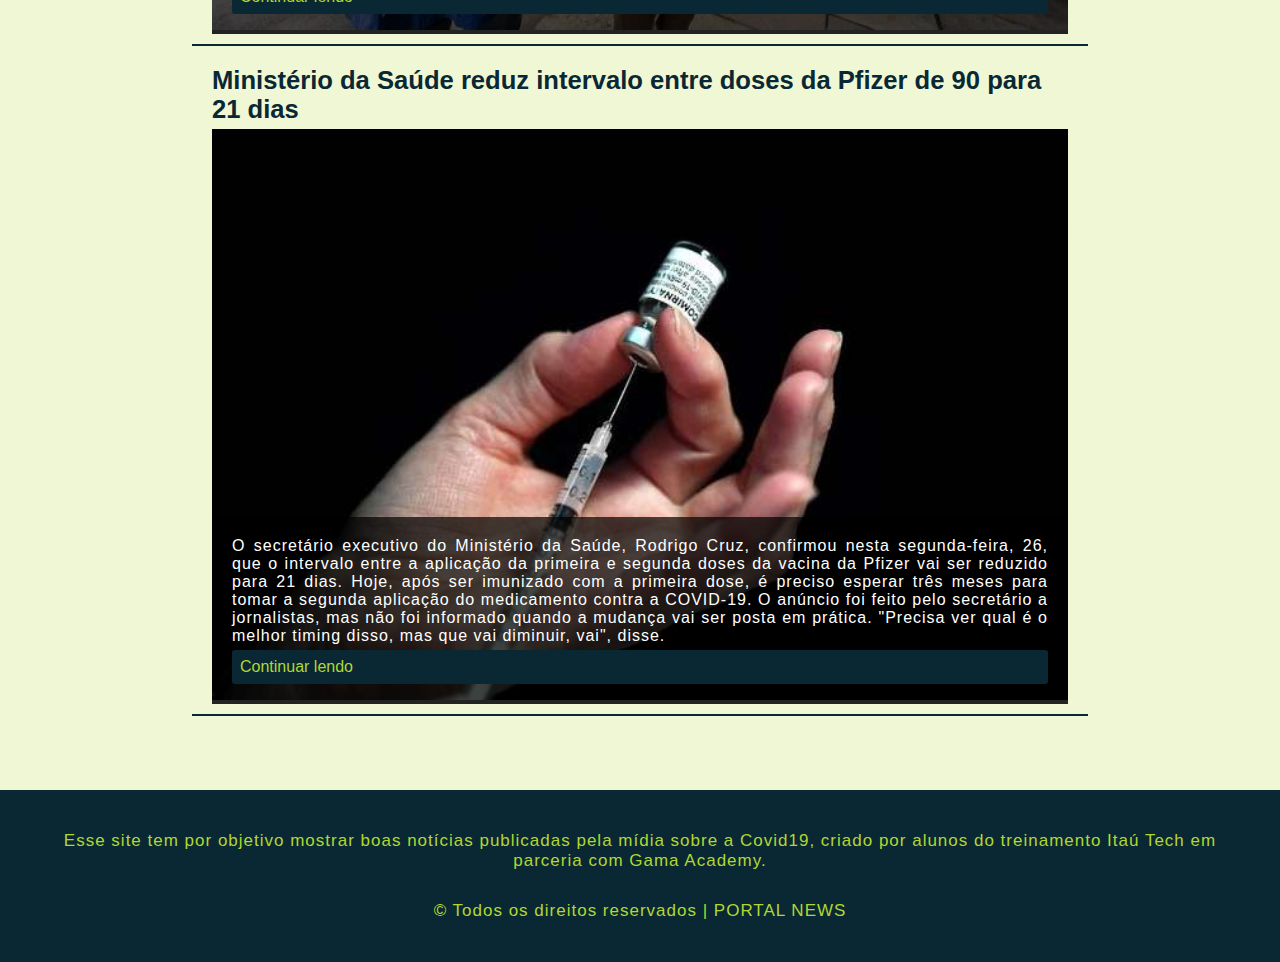
==== commit 1384548c: "redimencionei o caminho no head" ====
--- a/index.html
+++ b/index.html
@@ -1,12 +1,11 @@
 <!DOCTYPE html>
 <html lang="pt-BR">
-
 <head>
     <meta charset="UTF-8">
     <title>Página inicial - Portal News</title>
-    <link rel="apple-touch-icon" sizes="57x57" href="./assets/img/apple-icon-57x57.png">
-    <link rel="icon" type="image/png" sizes="192x192" href="./assets/img/android-icon-192x192.png">
-    <link rel="icon" type="image/png" sizes="32x32" href="./assets/img/favicon-96x96.png">
+    <link rel="apple-touch-icon" sizes="57x57" href="assets/img/apple-icon-57x57.png">
+    <link rel="icon" type="image/png" sizes="192x192" href="assets/img/android-icon-192x192.png">
+    <link rel="icon" type="image/png" sizes="32x32" href="assets/img/favicon-96x96.png">
     <link rel="stylesheet" href="assets/css/estilo.css">
     <script src="assets/js/expandirNoticia.js"></script>
     <script src="assets/js/fecharNoticia.js"></script>
--- a/assets/css/estilo.css
+++ b/assets/css/estilo.css
@@ -200,11 +200,11 @@
     margin-bottom: 15px;
 }
 .contato-form .texto-contato p {
-    font-size: 16px;
+    font-size: 0.9rem;
     line-height: 19px;
     color: #092834;
 }
-.title-contato, .label {
+.label {
     color: #092834;
     font-weight: 300;
     font-size: 16px;
@@ -355,7 +355,7 @@
     padding: 20px;
 }
 footer p {
-    font-size: 1.2rem;
+    font-size: 17px;
     padding: 10px;
     margin: 10px;
     color: #b2d732;
@@ -396,8 +396,10 @@
     .noticia1 h2, .noticia2 h2, .noticia3 h2, 
     .noticia4 h2, .noticia5 h2, .noticia6 h2 {font-size: 1.5rem;}
     .container {padding: 5% 7%;}
+    .texto-contato p {
+        font-size: 15px;
+    }
 } 
-
 @media screen and (max-width: 992px) {
     .container {padding: 5% 10%;height: 100vh; overflow-y: auto;}
     .noticia1 .text-img-news, 
